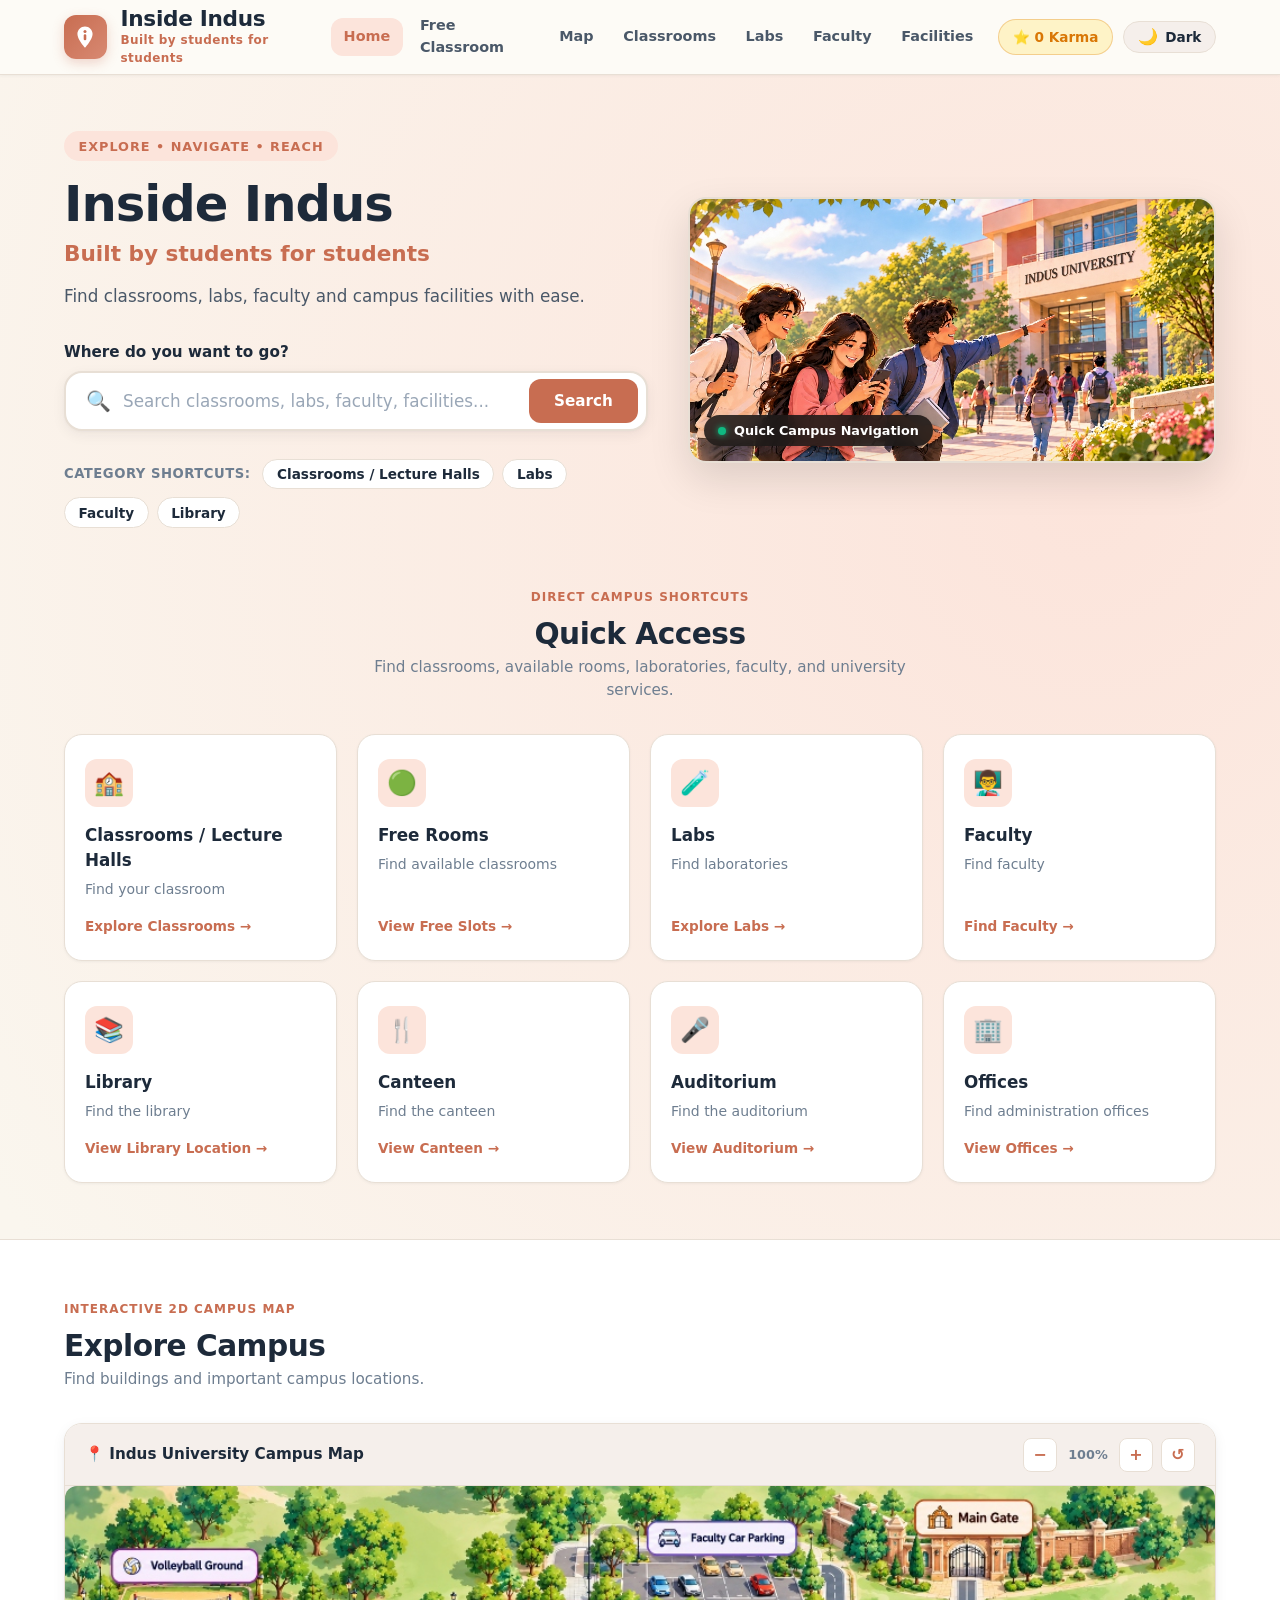
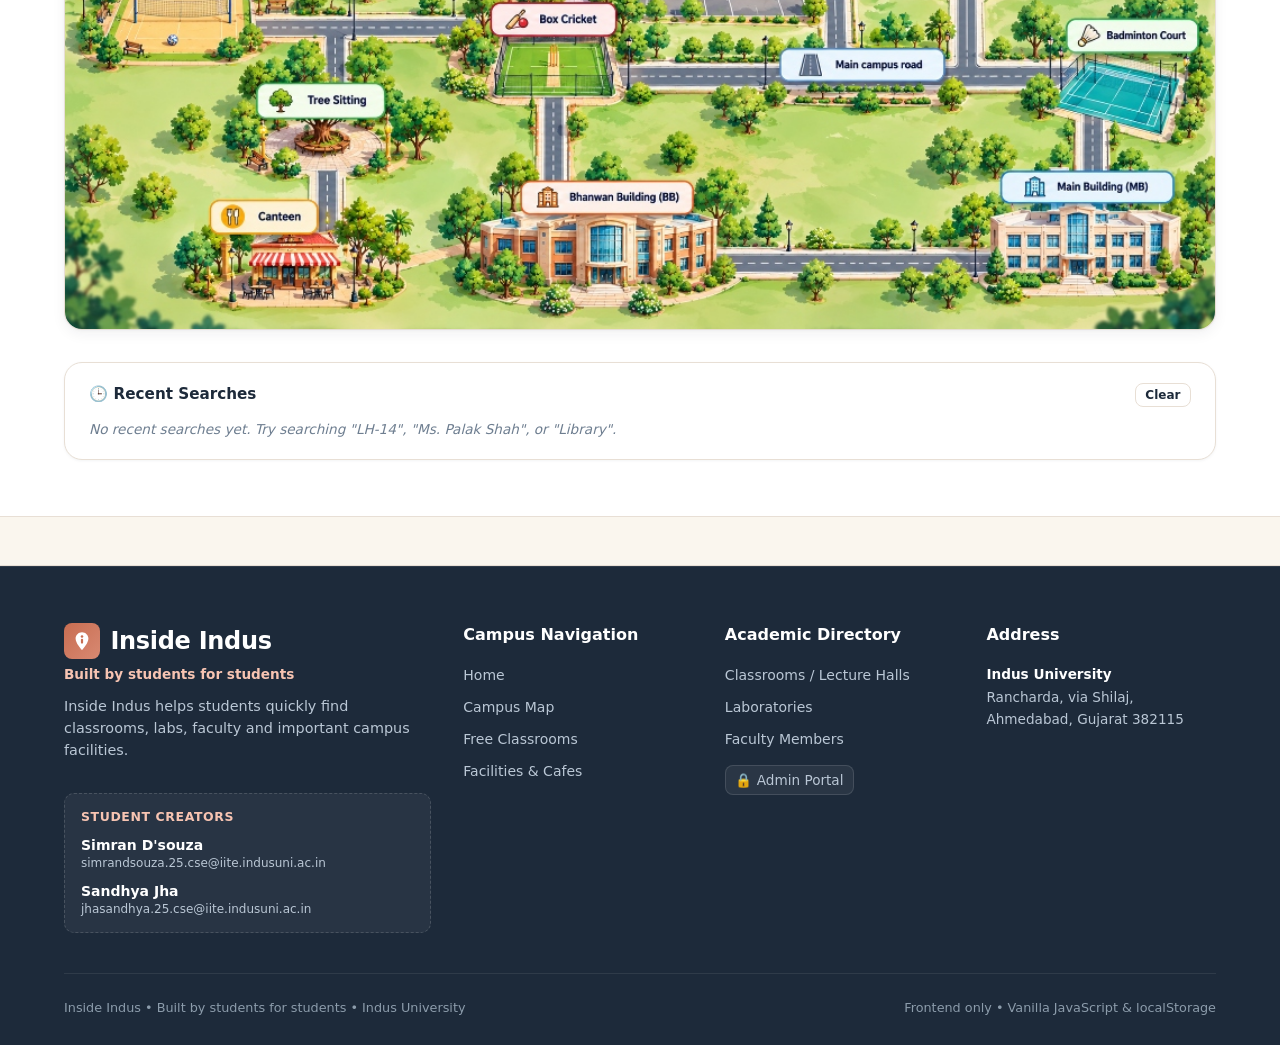
==== index.html @ a525cb85 "Fix image elements" ====
<!DOCTYPE html>
<html lang="en">
<head>
  <meta charset="UTF-8">
  <meta name="viewport" content="width=device-width, initial-scale=1.0">
  <title>Inside Indus | Indus University</title>
  <meta name="description" content="Inside Indus - Built by students for students. Smart campus navigation and discovery platform for Indus University. Find classrooms, lecture halls, laboratories, faculty members, and campus facilities.">
  <link rel="stylesheet" href="style.css">
  <link rel="icon" href="data:image/svg+xml,<svg xmlns=%22http://www.w3.org/2000/svg%22 viewBox=%220 0 32 32%22><rect width=%2232%22 height=%2232%22 rx=%228%22 fill=%22%23C86D51%22/><text x=%2216%22 y=%2222%22 text-anchor=%22middle%22 fill=%22white%22 font-size=%2218%22 font-family=%22system-ui%22 font-weight=%22800%22>II</text></svg>">
  <script>
    (function () {
      try {
        var savedTheme = localStorage.getItem("inside_indus_theme");
        if (savedTheme === "dark") {
          document.documentElement.setAttribute("data-theme", "dark");
        } else {
          document.documentElement.setAttribute("data-theme", "light");
        }
      } catch (e) {}
    })();
  </script>
</head>
<body>

  <!-- ======================================================================
       HEADER & NAVBAR
       ====================================================================== -->
  <header class="site-header">
    <div class="container navbar">
      <!-- Left: Logo & Tagline -->
      <div class="brand-wrapper" onclick="window.CampusGo.navigateTo('home')" title="Inside Indus - Home">
        <div class="brand-icon" aria-label="Inside Indus Navigation Logo">
          <!-- Inside Indus Logo: Navigation Pin + Letter "I" -->
          <svg viewBox="0 0 36 36" fill="none" xmlns="http://www.w3.org/2000/svg">
            <path d="M18 3.5C12.2 3.5 7.5 8.2 7.5 14C7.5 21.4 16.6 31.4 17.3 32.2C17.7 32.6 18.3 32.6 18.7 32.2C19.4 31.4 28.5 21.4 28.5 14C28.5 8.2 23.8 3.5 18 3.5Z" fill="#FFFFFF"/>
            <circle cx="18" cy="10.5" r="2.1" fill="#C86D51"/>
            <rect x="16.2" y="14.2" width="3.6" height="8.2" rx="1.8" fill="#C86D51"/>
          </svg>
        </div>
        <div class="brand-info">
          <span class="brand-title">Inside Indus</span>
          <span class="brand-tagline">Built by students for students</span>
        </div>
      </div>

      <!-- Desktop Nav Menu (Admin removed from student navbar) -->
      <nav>
        <ul class="nav-links">
          <li><a href="#home" class="nav-link active" data-view="home">Home</a></li>
          <li><a href="#free-rooms" class="nav-link" data-view="free-rooms">Free Classroom</a></li>
          <li><a href="#map" class="nav-link" data-view="map">Map</a></li>
          <li><a href="#classrooms" class="nav-link" data-view="classrooms">Classrooms</a></li>
          <li><a href="#labs" class="nav-link" data-view="labs">Labs</a></li>
          <li><a href="#faculty" class="nav-link" data-view="faculty">Faculty</a></li>
          <li><a href="#facilities" class="nav-link" data-view="facilities">Facilities</a></li>
        </ul>
      </nav>

      <!-- Right: Karma & Theme Toggle (Dark / Light Mode) -->
      <div class="nav-actions">
        <div id="karma-badge" class="karma-badge-btn" onclick="window.CampusGo.navigateTo('profile')" title="Student Karma Points" aria-label="Student Karma Points" role="button" tabindex="0">
          <span id="karma-points-display">⭐ 0 Karma</span>
        </div>
        <button id="theme-toggle-btn" class="theme-toggle-btn" aria-label="Toggle dark/light mode" title="Switch to dark mode" onclick="window.CampusGo.toggleTheme()">
          <span class="theme-icon" id="theme-toggle-icon" aria-hidden="true">🌙</span>
          <span class="theme-text" id="theme-toggle-text">Dark</span>
        </button>
      </div>
    </div>
  </header>

  <!-- ======================================================================
       MAIN CONTENT (SINGLE-PAGE APPLICATION VIEWS)
       ====================================================================== -->
  <main id="main-content">

    <!-- ==========================================
         VIEW 1: HOMEPAGE (#home)
         ========================================== -->
    <section id="view-home" class="view-section active">

      <!-- 1. HERO SECTION -->
      <div class="hero-section">
        <div class="container hero-layout">
          <!-- Left: Headings, Search & Shortcuts -->
          <div class="hero-left">
            <span class="hero-badge">EXPLORE • NAVIGATE • REACH</span>
            <h1 class="hero-title">Inside Indus</h1>
            <p class="hero-tagline">Built by students for students</p>
            <p class="hero-description">Find classrooms, labs, faculty and campus facilities with ease.</p>

            <!-- Large Search Bar: "Where do you want to go?" -->
            <div class="search-container">
              <label class="search-prompt-label" for="hero-search-input">Where do you want to go?</label>
              <div class="search-bar-wrapper">
                <span class="search-icon-leading">🔍</span>
                <input type="text" 
                       id="hero-search-input" 
                       class="search-input" 
                       placeholder="Search classrooms, labs, faculty, facilities..." 
                       autocomplete="off">
                <button class="btn btn-primary search-btn" id="hero-search-btn">Search</button>
              </div>

              <!-- Instant Search Dropdown -->
              <div class="search-dropdown" id="search-results-dropdown"></div>
            </div>

            <!-- SEARCH CATEGORY SHORTCUTS (Canteen removed from shortcuts only) -->
            <div class="category-shortcuts">
              <span class="shortcuts-label">Category Shortcuts:</span>
              <button class="category-pill" onclick="window.CampusGo.navigateTo('classrooms')">Classrooms / Lecture Halls</button>
              <button class="category-pill" onclick="window.CampusGo.navigateTo('labs')">Labs</button>
              <button class="category-pill" onclick="window.CampusGo.navigateTo('faculty')">Faculty</button>
              <button class="category-pill" onclick="window.CampusGo.viewDetails('FACILITY-LIB', 'Library')">Library</button>
            </div>
          </div>

          <!-- Right: Hero Visual Showing Purpose of Inside Indus -->
          <div class="hero-right">
            <div class="hero-image-card">
         <img src="hero_campus.jpg"
                   alt="Students navigating Indus University campus" 
                   class="hero-campus-img"
                   loading="eager">
              <div class="hero-image-badge">
                <span class="badge-dot"></span> Quick Campus Navigation
              </div>
            </div>
        </div>
      </div>

      <!-- 2. QUICK ACCESS SECTION (8 Cards) -->
      <section class="section">
        <div class="container">
          <div class="section-header text-center">
            <span class="section-tag">Direct Campus Shortcuts</span>
            <h2 class="section-title">Quick Access</h2>
            <p class="section-subtitle">Find classrooms, available rooms, laboratories, faculty, and university services.</p>
          </div>

          <div class="quick-access-grid">
            <!-- 1. Classrooms / Lecture Halls -->
            <div class="qa-card" onclick="window.CampusGo.navigateTo('classrooms')">
              <div class="qa-icon-box">🏫</div>
              <h3 class="qa-title">Classrooms / Lecture Halls</h3>
              <p class="qa-desc">Find your classroom</p>
              <span class="qa-action">Explore Classrooms &rarr;</span>
            </div>

            <!-- 2. Free Rooms -->
            <div class="qa-card" onclick="window.CampusGo.navigateTo('free-rooms')">
              <div class="qa-icon-box">🟢</div>
              <h3 class="qa-title">Free Rooms</h3>
              <p class="qa-desc">Find available classrooms</p>
              <span class="qa-action">View Free Slots &rarr;</span>
            </div>

            <!-- 3. Labs -->
            <div class="qa-card" onclick="window.CampusGo.navigateTo('labs')">
              <div class="qa-icon-box">🧪</div>
              <h3 class="qa-title">Labs</h3>
              <p class="qa-desc">Find laboratories</p>
              <span class="qa-action">Explore Labs &rarr;</span>
            </div>

            <!-- 4. Faculty -->
            <div class="qa-card" onclick="window.CampusGo.navigateTo('faculty')">
              <div class="qa-icon-box">👨‍🏫</div>
              <h3 class="qa-title">Faculty</h3>
              <p class="qa-desc">Find faculty</p>
              <span class="qa-action">Find Faculty &rarr;</span>
            </div>

            <!-- 5. Library -->
            <div class="qa-card" onclick="window.CampusGo.viewDetails('FACILITY-LIB', 'Library')">
              <div class="qa-icon-box">📚</div>
              <h3 class="qa-title">Library</h3>
              <p class="qa-desc">Find the library</p>
              <span class="qa-action">View Library Location &rarr;</span>
            </div>

            <!-- 6. Canteen -->
            <div class="qa-card" onclick="window.CampusGo.viewDetails('FACILITY-CAN', 'Canteen')">
              <div class="qa-icon-box">🍴</div>
              <h3 class="qa-title">Canteen</h3>
              <p class="qa-desc">Find the canteen</p>
              <span class="qa-action">View Canteen &rarr;</span>
            </div>

            <!-- 7. Auditorium -->
            <div class="qa-card" onclick="window.CampusGo.viewDetails('FACILITY-AUD', 'Auditorium')">
              <div class="qa-icon-box">🎤</div>
              <h3 class="qa-title">Auditorium</h3>
              <p class="qa-desc">Find the auditorium</p>
              <span class="qa-action">View Auditorium &rarr;</span>
            </div>

            <!-- 8. Offices -->
            <div class="qa-card" onclick="window.CampusGo.viewDetails('FACILITY-ADM', 'Offices')">
              <div class="qa-icon-box">🏢</div>
              <h3 class="qa-title">Offices</h3>
              <p class="qa-desc">Find administration offices</p>
              <span class="qa-action">View Offices &rarr;</span>
            </div>
          </div>
        </div>
      </section>

      <!-- 3. EXPLORE CAMPUS (Custom 2D Map) -->
      <section class="section section-alt">
        <div class="container">
          <div class="section-header">
            <span class="section-tag">Interactive 2D Campus Map</span>
            <h2 class="section-title">Explore Campus</h2>
            <p class="section-subtitle">Find buildings and important campus locations.</p>
          </div>

          <div class="map-card-wrapper">
            <!-- Map Toolbar with Zoom Controls -->
            <div class="map-toolbar">
              <div class="map-toolbar-left">
                <span class="map-toolbar-title">📍 Indus University Campus Map</span>
              </div>
              <div class="map-toolbar-right">
                <button class="map-ctrl-btn" id="map-zoom-out" title="Zoom Out">−</button>
                <span class="zoom-label" id="map-zoom-level">100%</span>
                <button class="map-ctrl-btn" id="map-zoom-in" title="Zoom In">+</button>
                <button class="map-ctrl-btn" id="map-zoom-reset" title="Reset View">↺</button>
              </div>
            </div>

            <!-- Interactive Campus Map Image -->
            <div class="map-viewport" id="map-viewport-container" style="height: auto; min-height: 320px; padding: 0; overflow: hidden; position: relative;">
        <img src="campus_map.jpg"
                   alt="Indus University Campus Map showing Main Gate, Faculty Car Parking, Main Campus Road, Box Cricket, Volleyball Ground, Tree Sitting, Canteen, Badminton Court, Bhanwan Building (BB), and Main Building (MB)"
                   style="width: 100%; height: auto; display: block; border-radius: var(--radius-md);"
                   loading="lazy">

              <!-- In-Map Building Detail Card -->
              <div class="building-info-card" id="building-info-card">
                <div class="bldg-card-header">
                  <span class="bldg-card-badge" id="bldg-card-code">BB</span>
                  <button class="bldg-card-close" onclick="window.CampusGo.closeBuildingCard()">✕</button>
                </div>
                <h4 class="bldg-card-title" id="bldg-card-title">BHANWAN BUILDING</h4>
                <p class="bldg-card-desc" id="bldg-card-desc">Academic building with 5 floors.</p>

                <div style="font-size: 0.8rem; font-weight: 700; color: var(--navy-secondary); margin-bottom: 0.25rem;">
                  Known Locations:
                </div>
                <ul class="bldg-locations-list" id="bldg-card-locations">
                  <!-- Populated dynamically -->
                </ul>

                <div class="bldg-card-actions">
                  <button class="btn btn-primary btn-sm" style="flex: 1;" onclick="window.CampusGo.openFloorExplorer(document.getElementById('bldg-card-code').textContent)">
                    Explore Floors
                  </button>
                  <button class="btn btn-outline btn-sm" style="flex: 1;" onclick="window.CampusGo.zoomIntoSelectedBuilding()">
                    Zoom In
                  </button>
                </div>
              </div>
            </div>
          </div>

          <!-- 4. RECENT SEARCHES (Below Map) -->
          <div class="recent-searches-box">
            <div class="recent-header">
              <span class="recent-title"><span>🕒</span> Recent Searches</span>
              <button class="btn btn-outline btn-xs" onclick="window.CampusGo.clearRecentSearches()">Clear</button>
            </div>
            <div class="recent-chips-list" id="recent-searches-list">
              <!-- Populated dynamically from localStorage -->
            </div>
          </div>
        </div>
      </section>
    </section>

    <!-- ==========================================
         VIEW 2: FREE CLASSROOMS (#free-rooms)
         ========================================== -->
    <section id="view-free-rooms" class="view-section">
      <div class="view-header">
        <div class="container">
          <span class="view-pill">Live Student Availability</span>
          <h1 class="view-title">Free Classrooms</h1>
          <p class="view-subtitle">Find available classrooms for self-study and student work. Submit a classroom's availability to earn +5 Karma Points ⭐</p>
        </div>
      </div>

      <div class="container free-rooms-container">
        <!-- Availability Filter / Submission Bar -->
        <div class="free-filter-box">
          <div class="free-filter-action-row">
            <p style="font-size: 0.95rem; color: var(--text-secondary); margin: 0;">
              Know a classroom that's free? Report it and earn <strong style="color: var(--accent-karma);">+5 Karma Points ⭐</strong>
            </p>
            <button class="btn btn-primary" onclick="window.CampusGo.openSubmitFreeRoomModal()">
              + Submit Availability
            </button>
          </div>
        </div>

        <div class="free-status-banner">
          <strong>Notice:</strong> Rooms are only displayed as free once student availability has been confirmed and submitted. If you find an occupied room marked free, please click <em>Report Occupied</em>.
        </div>

        <!-- Available Rooms Cards Grid -->
        <div class="cards-grid" id="free-rooms-grid">
          <!-- Populated dynamically from localStorage -->
        </div>
      </div>
    </section>

    <!-- ==========================================
         VIEW 3: CAMPUS MAP FULLSCREEN (#map)
         ========================================== -->
    <section id="view-map" class="view-section">
      <div class="view-header">
        <div class="container">
          <span class="view-pill">Cartography & Grounds</span>
          <h1 class="view-title">Campus Map</h1>
          <p class="view-subtitle">Interactive 2D campus map showing confirmed outdoor navigation points and buildings.</p>
        </div>
      </div>

      <div class="container">
        <div class="map-card-wrapper" style="margin-bottom: 2rem;">
          <div class="map-toolbar">
            <span class="map-toolbar-title">Indus University Campus Grounds</span>
            <div class="map-toolbar-right">
              <button class="btn btn-outline btn-sm" onclick="window.CampusGo.openFloorExplorer('MB')">Explore MB Floors</button>
              <button class="btn btn-primary btn-sm" onclick="window.CampusGo.openFloorExplorer('BB')">Explore BB Floors</button>
            </div>
          </div>
          <div class="map-viewport" style="height: auto; min-height: 320px; padding: 0; overflow: hidden; position: relative;">
            <img src="assets/images/campus_map.jpg" 
                 alt="Indus University Campus Grounds Map" 
                 style="width: 100%; height: auto; display: block; border-radius: var(--radius-md);" 
                 loading="lazy">
          </div>
        </div>

        <!-- Navigation Structure Info -->
        <div class="indoor-nav-notice">
          <strong>Indoor Navigation Structure:</strong> Building → Floor → Stair → Corridor → Room → Direction.
          Stairs only. No lifts. Exact staircase and corridor information coming soon.
        </div>
      </div>
    </section>

    <!-- ==========================================
         VIEW 4: DEDICATED SEARCH (#search)
         ========================================== -->
    <section id="view-search" class="view-section">
      <div class="view-header">
        <div class="container">
          <span class="view-pill">Keyword Directory</span>
          <h1 class="view-title">Campus Search</h1>
          <p class="view-subtitle" id="search-query-display">Search classrooms, labs, faculty, facilities...</p>
        </div>
      </div>

      <div class="container">
        <!-- Search Input Bar -->
        <div class="filter-bar">
          <div style="flex: 1; display: flex; gap: 0.5rem;">
            <input type="text" id="dedicated-search-input" class="form-input" style="flex: 1;" placeholder="Search by name, room number, faculty, or building...">
            <button class="btn btn-primary" id="dedicated-search-btn">Search</button>
          </div>
        </div>

        <!-- Search Results Grid -->
        <div class="cards-grid" id="search-page-results">
          <!-- Populated dynamically -->
        </div>
      </div>
    </section>

    <!-- ==========================================
         VIEW 5: CLASSROOMS (#classrooms)
         ========================================== -->
    <section id="view-classrooms" class="view-section">
      <div class="view-header">
        <div class="container">
          <span class="view-pill">Academic Rooms</span>
          <h1 class="view-title">Classrooms & Lecture Halls</h1>
          <p class="view-subtitle">Confirmed lecture halls and rooms in Main Building (MB) and Bhanwan Building (BB).</p>
        </div>
      </div>

      <div class="container">
        <!-- Filters -->
        <div class="filter-bar">
          <div class="filter-group">
            <span class="filter-label">Building:</span>
            <select id="filter-classrooms-building" class="form-select" onchange="window.CampusGo.renderClassrooms()">
              <option value="all">All Buildings</option>
              <option value="MB">Main Building (MB)</option>
              <option value="BB">Bhanwan Building (BB)</option>
            </select>
          </div>
          <div class="filter-group">
            <span class="filter-label">Air Conditioning:</span>
            <select id="filter-classrooms-ac" class="form-select" onchange="window.CampusGo.renderClassrooms()">
              <option value="all">All Classrooms</option>
              <option value="ac">AC Only</option>
              <option value="non-ac">Non-AC Only</option>
            </select>
          </div>
          <div class="filter-group">
            <span class="filter-label">Floor:</span>
            <select id="filter-classrooms-floor" class="form-select" onchange="window.CampusGo.renderClassrooms()">
              <option value="all">All Floors</option>
              <option value="ground">Ground Floor</option>
              <option value="1st">1st Floor</option>
              <option value="2nd">2nd Floor</option>
              <option value="3rd">3rd Floor</option>
              <option value="5th">5th Floor</option>
            </select>
          </div>
        </div>

        <div class="cards-grid" id="classrooms-grid">
          <!-- Populated dynamically -->
        </div>
      </div>
    </section>

    <!-- ==========================================
         VIEW 6: LABS (#labs)
         ========================================== -->
    <section id="view-labs" class="view-section">
      <div class="view-header">
        <div class="container">
          <span class="view-pill">Practical & Research</span>
          <h1 class="view-title">Laboratories</h1>
          <p class="view-subtitle">Official computer and practical laboratories in Bhanwan Building (BB).</p>
        </div>
      </div>

      <div class="container">
        <div class="cards-grid" id="labs-grid">
          <!-- Populated dynamically -->
        </div>
      </div>
    </section>

    <!-- ==========================================
         VIEW 7: FACULTY (#faculty)
         ========================================== -->
    <section id="view-faculty" class="view-section">
      <div class="view-header">
        <div class="container">
          <span class="view-pill">Academic Staff</span>
          <h1 class="view-title">Faculty Directory</h1>
          <p class="view-subtitle">Indus University faculty members. Office locations are shown where officially confirmed. Book an appointment below.</p>
        </div>
      </div>

      <div class="container">
        <div class="filter-bar">
          <div class="filter-group" style="flex: 1;">
            <span class="filter-label">Filter Faculty:</span>
            <input type="text" id="faculty-filter-input" class="form-input" style="flex: 1;" placeholder="Search faculty name..." oninput="window.CampusGo.renderFaculty()">
          </div>
        </div>

        <div class="cards-grid" id="faculty-grid">
          <!-- Populated dynamically -->
        </div>
      </div>
    </section>

    <!-- ==========================================
         VIEW 8: FACILITIES & CAFES (#facilities)
         ========================================== -->
    <section id="view-facilities" class="view-section">
      <div class="view-header">
        <div class="container">
          <span class="view-pill">Campus Amenities</span>
          <h1 class="view-title">Facilities & Cafes</h1>
          <p class="view-subtitle">Central library, auditorium, administration offices, canteen, and campus food outlets.</p>
        </div>
      </div>

      <div class="container">
        <div class="filter-bar">
          <div class="filter-group">
            <span class="filter-label">Filter Category:</span>
            <select id="filter-facilities-category" class="form-select" onchange="window.CampusGo.renderFacilities()">
              <option value="all">All Facilities & Cafes</option>
              <option value="Library">Library</option>
              <option value="Auditorium">Auditorium</option>
              <option value="Offices">Offices</option>
              <option value="Canteen">Canteen</option>
              <option value="Food">Food & Cafes</option>
              <option value="Landmark">Landmarks</option>
            </select>
          </div>
        </div>

        <div class="cards-grid" id="facilities-grid">
          <!-- Populated dynamically -->
        </div>
      </div>
    </section>

    <!-- ==========================================
         VIEW 9: USER PROFILE (#profile)
         ========================================== -->
    <section id="view-profile" class="view-section">
      <div class="view-header">
        <div class="container">
          <span class="view-pill">Student Portal</span>
          <h1 class="view-title">My Profile</h1>
          <p class="view-subtitle">Manage your saved favorites, recent searches, and campus activity.</p>
        </div>
      </div>

      <div class="container" style="max-width: 800px;">

        <!-- Student Profile Card (always shown, no login required) -->
        <div id="profile-user-card">
          <div class="item-card" style="margin-bottom: 1.5rem;">
            <div style="display: flex; align-items: center; gap: 1rem; margin-bottom: 1rem;">
              <div class="avatar-nav" style="width: 52px; height: 52px; font-size: 1.35rem;">S</div>
              <div>
                <h3 style="font-size: 1.25rem; color: var(--navy-secondary);">Student</h3>
                <span style="font-size: 0.875rem; color: var(--text-muted);">Indus University</span>
                <div style="margin-top: 0.35rem; display: flex; align-items: center; gap: 0.5rem; flex-wrap: wrap;">
                  <span class="badge badge-ac">STUDENT</span>
                  <span class="karma-badge-btn" style="cursor: default;" title="Student Karma Points: Earned by reporting free classrooms">
                    <span id="profile-karma-points-display">⭐ 0 Karma</span>
                  </span>
                </div>
              </div>
            </div>
          </div>

          <!-- My Favorites Card -->
          <div class="item-card" style="margin-bottom: 1.5rem;">
            <h3 style="font-size: 1.15rem; color: var(--navy-secondary); margin-bottom: 1rem;">⭐ My Favorites</h3>
            <div id="profile-favorites-container">
              <!-- Populated dynamically -->
            </div>
          </div>

          <!-- Recent Searches Card -->
          <div class="item-card">
            <div style="display: flex; justify-content: space-between; align-items: center; margin-bottom: 1rem;">
              <h3 style="font-size: 1.15rem; color: var(--navy-secondary);">🕒 Recent Searches</h3>
              <button class="btn btn-outline btn-xs" onclick="window.CampusGo.clearRecentSearches()">Clear</button>
            </div>
            <div class="recent-chips-list" id="profile-recent-searches">
              <!-- Populated dynamically -->
            </div>
          </div>
        </div>
      </div>
    </section>

    <!-- ==========================================
         VIEW 10: ADMIN PORTAL (#admin)
         ========================================== -->
    <section id="view-admin" class="view-section">
      <div class="view-header">
        <div class="container">
          <span class="view-pill">Administration</span>
          <h1 class="view-title">Admin Portal</h1>
          <p class="view-subtitle">Campus administration management interface.</p>
        </div>
      </div>

      <div class="container" style="max-width: 600px; text-align: center; padding: 2rem 1.5rem 4rem;">
        <div class="item-card" style="padding: 2.5rem 2rem;">
          <div style="font-size: 2.75rem; margin-bottom: 1rem;">🔒</div>
          <h2 style="font-size: 1.4rem; font-weight: 800; color: var(--navy-secondary); margin-bottom: 0.75rem;">Dedicated Admin Portal</h2>
          <p style="color: var(--text-muted); font-size: 0.95rem; margin-bottom: 1.5rem; line-height: 1.5;">
            The Inside Indus Admin Dashboard is hosted on a dedicated administration portal with email verification.
          </p>
          <a href="admin.html" class="btn btn-primary" style="padding: 0.75rem 1.5rem; text-decoration: none;">Open Admin Portal →</a>
        </div>
      </div>
    </section>

  </main>

  <!-- ======================================================================
       FOOTER
       ====================================================================== -->
  <footer class="site-footer">
    <div class="container">
      <div class="footer-layout">
        <!-- Brand & Description -->
        <div class="footer-col-brand">
          <div class="footer-logo-row">
            <div class="footer-logo-icon" aria-label="Inside Indus Navigation Logo">
              <svg viewBox="0 0 36 36" fill="none" xmlns="http://www.w3.org/2000/svg" style="width: 22px; height: 22px;">
                <path d="M18 3.5C12.2 3.5 7.5 8.2 7.5 14C7.5 21.4 16.6 31.4 17.3 32.2C17.7 32.6 18.3 32.6 18.7 32.2C19.4 31.4 28.5 21.4 28.5 14C28.5 8.2 23.8 3.5 18 3.5Z" fill="#FFFFFF"/>
                <circle cx="18" cy="10.5" r="2.1" fill="#C86D51"/>
                <rect x="16.2" y="14.2" width="3.6" height="8.2" rx="1.8" fill="#C86D51"/>
              </svg>
            </div>
            <h3 class="footer-brand">Inside Indus</h3>
          </div>
          <p class="footer-tagline">Built by students for students</p>
          <p class="footer-inst">Inside Indus helps students quickly find classrooms, labs, faculty and important campus facilities.</p>

          <!-- Student Creators -->
          <div class="footer-creators">
            <h4 class="footer-creators-title">Student Creators</h4>
            <div class="footer-creator-item">
              <span class="footer-creator-name">Simran D'souza</span>
              <a href="mailto:simrandsouza.25.cse@iite.indusuni.ac.in" class="footer-creator-email">simrandsouza.25.cse@iite.indusuni.ac.in</a>
            </div>
            <div class="footer-creator-item">
              <span class="footer-creator-name">Sandhya Jha</span>
              <a href="mailto:jhasandhya.25.cse@iite.indusuni.ac.in" class="footer-creator-email">jhasandhya.25.cse@iite.indusuni.ac.in</a>
            </div>
          </div>
        </div>

        <!-- Campus Navigation Links -->
        <div>
          <h4 class="footer-title">Campus Navigation</h4>
          <ul class="footer-links">
            <li><a class="footer-link" onclick="window.CampusGo.navigateTo('home')">Home</a></li>
            <li><a class="footer-link" onclick="window.CampusGo.navigateTo('map')">Campus Map</a></li>
            <li><a class="footer-link" onclick="window.CampusGo.navigateTo('free-rooms')">Free Classrooms</a></li>
            <li><a class="footer-link" onclick="window.CampusGo.navigateTo('facilities')">Facilities & Cafes</a></li>
          </ul>
        </div>

        <!-- Academic Directory Links -->
        <div>
          <h4 class="footer-title">Academic Directory</h4>
          <ul class="footer-links">
            <li><a class="footer-link" onclick="window.CampusGo.navigateTo('classrooms')">Classrooms / Lecture Halls</a></li>
            <li><a class="footer-link" onclick="window.CampusGo.navigateTo('labs')">Laboratories</a></li>
            <li><a class="footer-link" onclick="window.CampusGo.navigateTo('faculty')">Faculty Members</a></li>
            <li><a href="admin.html" class="footer-link footer-admin-link">🔒 Admin Portal</a></li>
          </ul>
        </div>

        <!-- Address -->
        <div>
          <h4 class="footer-title">Address</h4>
          <address class="footer-address">
            <strong>Indus University</strong><br>
            Rancharda, via Shilaj,<br>
            Ahmedabad, Gujarat 382115
          </address>
        </div>
      </div>

      <div class="footer-bottom">
        <span>Inside Indus • Built by students for students • Indus University</span>
        <span>Frontend only • Vanilla JavaScript & localStorage</span>
      </div>
    </div>
  </footer>

  <!-- ======================================================================
       MOBILE BOTTOM NAVIGATION BAR (Home | Map | Search | Profile)
       ====================================================================== -->
  <div class="mobile-bottom-bar">
    <div class="bottom-nav-grid">
      <a href="#home" class="bottom-nav-btn active" data-view="home">
        <span class="bottom-nav-icon">🏠</span>
        <span>Home</span>
      </a>
      <a href="#map" class="bottom-nav-btn" data-view="map">
        <span class="bottom-nav-icon">🗺️</span>
        <span>Map</span>
      </a>
      <a href="#search" class="bottom-nav-btn" data-view="search">
        <span class="bottom-nav-icon">🔍</span>
        <span>Search</span>
      </a>
      <a href="#profile" class="bottom-nav-btn" data-view="profile">
        <span class="bottom-nav-icon">👤</span>
        <span>Profile</span>
      </a>
    </div>
  </div>

  <!-- ======================================================================
       MODALS
       ====================================================================== -->

  <!-- 1. ITEM DETAILS MODAL -->
  <div class="modal-overlay" id="details-modal">
    <div class="modal-box">
      <div class="modal-header">
        <h3 class="modal-title" id="details-modal-title">Location Details</h3>
        <button class="modal-close-btn" onclick="window.CampusGo.closeModal('details-modal')">&times;</button>
      </div>
      <div class="modal-body" id="details-modal-body">
        <!-- Rendered dynamically -->
      </div>
      <div class="modal-footer">
        <button class="btn btn-outline" id="details-modal-fav-btn">☆ Add to Favorites</button>
        <button class="btn btn-primary" id="details-modal-nav-btn">NAVIGATE</button>
      </div>
    </div>
  </div>

  <!-- 2. INDOOR NAVIGATION INFO MODAL -->
  <div class="modal-overlay" id="navigate-placeholder-modal">
    <div class="modal-box">
      <div class="modal-header">
        <h3 class="modal-title">Campus Navigation</h3>
        <button class="modal-close-btn" onclick="window.CampusGo.closeModal('navigate-placeholder-modal')">&times;</button>
      </div>
      <div class="modal-body" style="text-align: center; padding: 2rem 1.5rem;">
        <div style="font-size: 3rem; margin-bottom: 1rem;">🧭</div>
        <h4 style="font-size: 1.25rem; color: var(--navy-secondary); margin-bottom: 0.5rem;" id="nav-modal-destination-title">Campus Destination</h4>
        <p style="font-weight: 700; color: var(--navy-primary); margin-bottom: 0.75rem;">
          Indoor navigation coming soon. Precise route data is being verified.
        </p>
        <p style="font-size: 0.875rem; color: var(--text-muted); line-height: 1.5;">
          Indus University corridors and stairs are currently undergoing physical survey. 
          Indoor navigation will guide you step-by-step to your exact room without inventing routes or walking times.
          Navigation structure: Building → Floor → Stair → Corridor → Room → Direction. Stairs only. No lifts.
        </p>
      </div>
      <div class="modal-footer">
        <button class="btn btn-primary" onclick="window.CampusGo.closeModal('navigate-placeholder-modal')">Got it</button>
      </div>
    </div>
  </div>

  <!-- 3. BUILDING FLOOR EXPLORER MODAL -->
  <div class="modal-overlay" id="floor-explorer-modal">
    <div class="modal-box modal-box-lg">
      <div class="modal-header">
        <h3 class="modal-title" id="floor-explorer-title">Building Floors</h3>
        <button class="modal-close-btn" onclick="window.CampusGo.closeModal('floor-explorer-modal')">&times;</button>
      </div>
      <div class="modal-body">
        <div class="floor-tabs-row" id="floor-explorer-tabs">
          <!-- Floor tab buttons rendered dynamically -->
        </div>
        <div id="floor-explorer-content">
          <!-- Floor rooms rendered dynamically -->
        </div>
      </div>
      <div class="modal-footer">
        <button class="btn btn-outline" onclick="window.CampusGo.closeModal('floor-explorer-modal')">Close</button>
      </div>
    </div>
  </div>

  <!-- 4. SUBMIT FREE CLASSROOM MODAL (Improved Form) -->
  <div class="modal-overlay" id="submit-free-room-modal">
    <div class="modal-box">
      <div class="modal-header">
        <h3 class="modal-title">Submit Free Classroom</h3>
        <button class="modal-close-btn" onclick="window.CampusGo.closeModal('submit-free-room-modal')">&times;</button>
      </div>
      <div class="modal-body">
        <form id="submit-free-room-form" onsubmit="return window.CampusGo.handleFreeRoomSubmit(event)">

          <!-- OPTION A: Search classroom -->
          <div class="form-group">
            <label class="form-label">Option A — Search Classroom</label>
            <input type="text" id="submit-room-search" class="form-input form-input-full" 
                   placeholder="Type room name, e.g. LH-14, LH-27..."
                   oninput="window.CampusGo.filterRoomSelector(this.value)">
          </div>

          <div class="form-divider-label">— OR use Option B —</div>

          <!-- OPTION B: Building → Floor → Classroom -->
          <div class="form-group">
            <label class="form-label">Option B — Select by Building</label>
            <select id="submit-room-building" class="form-select form-input-full" onchange="window.CampusGo.updateFloorOptions()">
              <option value="">-- Select Building --</option>
              <option value="MB">Main Building (MB)</option>
              <option value="BB">Bhanwan Building (BB)</option>
            </select>
          </div>

          <div class="form-group" id="floor-select-group" style="display:none;">
            <label class="form-label">Floor</label>
            <select id="submit-room-floor" class="form-select form-input-full" onchange="window.CampusGo.updateClassroomOptions()">
              <option value="">-- Select Floor --</option>
            </select>
          </div>

          <!-- Final classroom select (populated from either option) -->
          <div class="form-group">
            <label class="form-label">Classroom <span style="color: var(--status-occupied);">*</span></label>
            <select id="submit-room-id" required class="form-select form-input-full">
              <option value="">-- Select classroom --</option>
              <option value="LH-4">LH-4 (Main Building • Ground Floor • AC)</option>
              <option value="LH-14">LH-14 (Bhanwan Building • 1st Floor • AC)</option>
              <option value="LH-102">LH-102 (Bhanwan Building • 1st Floor • Non-AC)</option>
              <option value="LH-101">LH-101 (Bhanwan Building • 1st Floor • Non-AC)</option>
              <option value="LH-12">LH-12 (Bhanwan Building • 1st Floor • AC)</option>
              <option value="LH-27">LH-27 (Bhanwan Building • 3rd Floor • AC)</option>
              <option value="LH-B526">LH-B526 (Bhanwan Building • 5th Floor • Non-AC)</option>
              <option value="LAB-128">LAB-128 (Bhanwan Building • 1st Floor • AC)</option>
              <option value="LAB-B227">LAB-B227 (Bhanwan Building • 2nd Floor • AC)</option>
              <option value="LAB-4">LAB-4 (Bhanwan Building • 4th Floor • AC)</option>
              <option value="B201">B201 (Bhanwan Building • 2nd Floor)</option>
            </select>
          </div>

          <div class="form-group">
            <label class="form-label" for="submit-room-date">Date <span style="color: var(--status-occupied);">*</span></label>
            <input type="date" id="submit-room-date" required class="form-input form-input-full">
          </div>

          <div style="display: grid; grid-template-columns: 1fr 1fr; gap: 1rem;">
            <div class="form-group">
              <label class="form-label" for="submit-room-start">Start Time <span style="color: var(--status-occupied);">*</span></label>
              <input type="time" id="submit-room-start" required class="form-input form-input-full">
            </div>
            <div class="form-group">
              <label class="form-label" for="submit-room-end">End Time <span style="color: var(--status-occupied);">*</span></label>
              <input type="time" id="submit-room-end" required class="form-input form-input-full">
            </div>
          </div>

          <div id="free-room-form-error" class="form-error-msg" style="display:none;"></div>

          <div class="modal-footer" style="padding: 1rem 0 0; margin-top: 1rem;">
            <button type="button" class="btn btn-outline" onclick="window.CampusGo.closeModal('submit-free-room-modal')">Cancel</button>
            <button type="submit" id="submit-free-room-btn" class="btn btn-primary">Submit — Earn +5 Karma ⭐</button>
          </div>
        </form>
      </div>
    </div>
  </div>

  <!-- 5. FACULTY APPOINTMENT MODAL -->
  <div class="modal-overlay" id="appointment-modal">
    <div class="modal-box">
      <div class="modal-header">
        <h3 class="modal-title" id="appointment-modal-title">Request Appointment</h3>
        <button class="modal-close-btn" onclick="window.CampusGo.closeModal('appointment-modal')">&times;</button>
      </div>
      <div class="modal-body">
        <form id="appointment-form" onsubmit="return window.CampusGo.handleAppointmentSubmit(event)">

          <div class="form-group">
            <label class="form-label" for="appt-student-name">Your Name <span style="color: var(--status-occupied);">*</span></label>
            <input type="text" id="appt-student-name" required class="form-input form-input-full" placeholder="Your full name">
          </div>

          <div class="form-group">
            <label class="form-label" for="appt-student-email">Your Email <span style="color: var(--status-occupied);">*</span></label>
            <input type="email" id="appt-student-email" required class="form-input form-input-full" placeholder="your.email@iite.indusuni.ac.in">
          </div>

          <div class="form-group">
            <label class="form-label" for="appt-faculty-name">Faculty Member <span style="color: var(--status-occupied);">*</span></label>
            <input type="text" id="appt-faculty-name" required class="form-input form-input-full" readonly>
          </div>

          <div style="display: grid; grid-template-columns: 1fr 1fr; gap: 1rem;">
            <div class="form-group">
              <label class="form-label" for="appt-date">Date <span style="color: var(--status-occupied);">*</span></label>
              <input type="date" id="appt-date" required class="form-input form-input-full">
            </div>
            <div class="form-group">
              <label class="form-label" for="appt-time">Time <span style="color: var(--status-occupied);">*</span></label>
              <input type="time" id="appt-time" required class="form-input form-input-full">
            </div>
          </div>

          <div class="form-group">
            <label class="form-label" for="appt-reason">Reason / Message <span style="color: var(--status-occupied);">*</span></label>
            <textarea id="appt-reason" required class="form-input form-input-full" rows="3" placeholder="Briefly describe the purpose of your appointment..."></textarea>
          </div>

          <div id="appt-form-notice" class="appt-notice-box">
            <strong>Note:</strong> This is a frontend-only request. No email is sent automatically. 
            Please also contact the faculty directly to confirm the appointment.
          </div>

          <div id="appt-form-error" class="form-error-msg" style="display:none;"></div>

          <div class="modal-footer" style="padding: 1rem 0 0; margin-top: 1rem;">
            <button type="button" class="btn btn-outline" onclick="window.CampusGo.closeModal('appointment-modal')">Cancel</button>
            <button type="submit" id="appt-submit-btn" class="btn btn-primary">Submit Request</button>
          </div>
        </form>
      </div>
    </div>
  </div>

  <!-- 6. ADMIN FORM MODAL (Add/Edit) -->
  <div class="modal-overlay" id="admin-form-modal">
    <div class="modal-box">
      <div class="modal-header">
        <h3 class="modal-title" id="admin-form-modal-title">Admin Item</h3>
        <button class="modal-close-btn" onclick="window.CampusGo.closeModal('admin-form-modal')">&times;</button>
      </div>
      <div class="modal-body" id="admin-form-modal-body">
        <!-- Rendered dynamically -->
      </div>
    </div>
  </div>

  <!-- Toast Notification Container -->
  <div class="toast-box" id="global-toast"></div>

  <!-- ======================================================================
       SCRIPTS
       ====================================================================== -->
  <script src="data.js"></script>
  <script src="script.js"></script>
</body>
</html>
---- style.css ----
/* ==========================================================================
   Inside Indus - Master Stylesheet (style.css)
   "Built by students for students"
   Institution: Indus University
   Design Theme: Warm Pastel • Modern University • Student Friendly
   Supports: Light Mode (Warm Pastel) & Dark Mode (Soft Contrast)
   ========================================================================== */

/* --- CSS Variables & Theme Tokens (Light Mode - Warm Pastel) --- */
:root {
  /* Warm Pastel Primary & Secondary */
  --theme-mode: "light";
  --palette-cream: #FDFBF7;
  --palette-beige: #F5EFEB;
  --palette-subtle-beige: #EFE7DE;
  --palette-peach: #FCE4DB;
  --palette-peach-deep: #F7C4B2;
  --palette-terracotta: #C86D51;
  --palette-terracotta-hover: #B45B3F;
  --palette-dusty-rose: #E5B2B7;
  --palette-soft-sage: #D2E3D4;
  --palette-sage-deep: #4E7B54;
  --palette-sage-bg: #EDF5EE;
  --palette-muted-blue: #BDD7E7;
  --palette-blue-deep: #2A5A77;
  --palette-blue-bg: #EEF6FB;
  --palette-warm-navy: #1D2A3A;
  --palette-deep-charcoal: #15202B;

  /* Surface & Backgrounds */
  --bg-page: #FAF6EE;
  --bg-card: #FFFFFF;
  --bg-subtle: #F5EFEB;
  --bg-elevated: #FFFFFF;
  --bg-nav: rgba(253, 251, 247, 0.94);

  /* Borders */
  --border-light: #E8DFD5;
  --border-focus: #C86D51;
  --border-subtle: #F0E8DF;

  /* Text Colors */
  --text-main: #1D2A3A;
  --text-secondary: #4A5868;
  --text-muted: #6E7E90;
  --text-light: #9AA7B7;
  --text-inverse: #FFFFFF;
  --navy-primary: #1D2A3A;
  --navy-secondary: #1D2A3A;

  /* Accent Colors */
  --accent-primary: #C86D51;          /* Warm Terracotta */
  --accent-primary-hover: #B45B3F;
  --accent-secondary: #2A5A77;        /* Muted Deep Blue */
  --accent-highlight: #FCE4DB;        /* Soft Peach */
  --accent-sage: #4E7B54;             /* Sage Green */
  --accent-karma: #D97706;            /* Warm Amber Gold */
  --accent-karma-bg: #FEF3C7;

  /* Status Colors */
  --status-available: #2E7D32;
  --status-available-bg: #EDF7EE;
  --status-occupied: #C53030;
  --status-occupied-bg: #FDE8E8;
  --status-info: #2A5A77;
  --status-info-bg: #EEF6FB;

  /* Typography */
  --font-sans: system-ui, -apple-system, BlinkMacSystemFont, "Segoe UI", Roboto, "Helvetica Neue", Arial, sans-serif;

  /* Soft Shadows */
  --shadow-sm: 0 1px 3px rgba(29, 42, 58, 0.05);
  --shadow-md: 0 4px 14px rgba(29, 42, 58, 0.06), 0 1px 3px rgba(29, 42, 58, 0.03);
  --shadow-lg: 0 10px 28px rgba(29, 42, 58, 0.08), 0 3px 6px rgba(29, 42, 58, 0.04);
  --shadow-hover: 0 14px 32px rgba(200, 109, 81, 0.14);

  /* Border Radii */
  --radius-sm: 8px;
  --radius-md: 12px;
  --radius-lg: 18px;
  --radius-full: 9999px;

  /* Transitions */
  --transition-fast: 0.15s ease;
  --transition-normal: 0.25s cubic-bezier(0.4, 0, 0.2, 1);
}

/* ==========================================================================
   DARK MODE OVERRIDES ([data-theme="dark"])
   - Warm dark background (no pure black)
   - Dark cards with crisp contrast
   - Preserved warm pastel accent colors (no neon)
   - Cream & light text
   ========================================================================== */
[data-theme="dark"] {
  --theme-mode: "dark";
  --bg-page: #1C1917;                 /* Warm dark stone background */
  --bg-card: #282421;                 /* Dark cards with distinct contrast */
  --bg-subtle: #342F2B;               /* Subtle warm elevated elements */
  --bg-elevated: #3A342F;             /* Modals and popovers */
  --bg-nav: rgba(28, 25, 23, 0.94);   /* Warm dark blur navbar */

  --border-light: #443E38;            /* Soft warm visible card borders */
  --border-focus: #E08468;
  --border-subtle: #36312C;

  /* Cream & Light Text */
  --text-main: #FDFBF7;               /* Cream main text */
  --text-secondary: #E7DFD5;          /* Warm light secondary text */
  --text-muted: #A89F93;              /* Warm muted gray */
  --text-light: #847C72;              /* Subtle light charcoal */
  --text-inverse: #1C1917;
  --navy-primary: #FDFBF7;
  --navy-secondary: #E7DFD5;

  /* Existing Warm Pastel Accent Colors */
  --accent-primary: #E08468;          /* Warm Terracotta pastel */
  --accent-primary-hover: #EC957A;
  --accent-secondary: #88B3CB;        /* Muted Pastel Blue */
  --accent-highlight: #3F332C;        /* Warm Peach Tint on dark */
  --accent-sage: #96C49A;             /* Pastel Sage Green */
  --accent-karma: #FBBF24;            /* Warm Amber Gold */
  --accent-karma-bg: #3C2E17;

  /* Status Colors (Soft pastels, no neon) */
  --status-available: #81C784;
  --status-available-bg: #223825;
  --status-occupied: #F87171;
  --status-occupied-bg: #3E2020;
  --status-info: #93C5FD;
  --status-info-bg: #202D3B;

  --shadow-sm: 0 1px 3px rgba(0, 0, 0, 0.35);
  --shadow-md: 0 4px 14px rgba(0, 0, 0, 0.4);
  --shadow-lg: 0 10px 28px rgba(0, 0, 0, 0.5);
  --shadow-hover: 0 14px 32px rgba(224, 132, 104, 0.25);
}

/* Dark theme specific component styling */
[data-theme="dark"] .karma-badge-btn {
  border-color: rgba(251, 191, 36, 0.35);
}

[data-theme="dark"] .karma-badge-btn:hover {
  box-shadow: 0 2px 8px rgba(251, 191, 36, 0.2);
}

[data-theme="dark"] .site-footer {
  background-color: #171412;
  border-top-color: var(--border-light);
}

[data-theme="dark"] .campus-illustration-svg > rect:first-child {
  fill: var(--bg-card);
}

[data-theme="dark"] .campus-illustration-svg path[fill="#E2E8F0"] {
  fill: var(--bg-subtle);
}

[data-theme="dark"] .campus-illustration-svg path[fill="#CBD5E1"] {
  fill: var(--border-light);
}

[data-theme="dark"] .svg-lawn {
  fill: var(--status-available-bg);
  opacity: 0.6;
}

[data-theme="dark"] .svg-pathway {
  stroke: var(--border-light);
}

/* --- Global Reset & Box Sizing --- */
*, *::before, *::after {
  box-sizing: border-box;
  margin: 0;
  padding: 0;
}

html {
  scroll-behavior: smooth;
  font-size: 16px;
}

body {
  font-family: var(--font-sans);
  background-color: var(--bg-page);
  color: var(--text-main);
  line-height: 1.5;
  -webkit-font-smoothing: antialiased;
  min-height: 100vh;
  display: flex;
  flex-direction: column;
  transition: background-color var(--transition-normal), color var(--transition-normal);
}

a {
  text-decoration: none;
  color: inherit;
}

button, input, select, textarea {
  font-family: inherit;
  font-size: inherit;
}

/* --- Container Utility --- */
.container {
  width: 100%;
  max-width: 1200px;
  margin-left: auto;
  margin-right: auto;
  padding-left: 1.5rem;
  padding-right: 1.5rem;
}

/* ==========================================================================
   HEADER & NAVBAR
   ========================================================================== */
.site-header {
  position: sticky;
  top: 0;
  z-index: 1000;
  background-color: var(--bg-nav);
  backdrop-filter: blur(12px);
  border-bottom: 1px solid var(--border-light);
  box-shadow: var(--shadow-sm);
  transition: background-color var(--transition-normal), border-color var(--transition-normal);
}

.navbar {
  display: flex;
  align-items: center;
  justify-content: space-between;
  height: 74px;
}

.brand-wrapper {
  display: flex;
  align-items: center;
  gap: 0.85rem;
  cursor: pointer;
  user-select: none;
}

/* Clean, modern, student-focused Inside Indus logo */
.brand-icon {
  width: 44px;
  height: 44px;
  background: linear-gradient(135deg, var(--accent-primary) 0%, #D88972 100%);
  border-radius: var(--radius-md);
  display: flex;
  align-items: center;
  justify-content: center;
  color: #FFFFFF;
  box-shadow: 0 4px 12px rgba(200, 109, 81, 0.28);
  transition: transform var(--transition-fast);
}

.brand-wrapper:hover .brand-icon {
  transform: scale(1.04);
}

.brand-icon svg {
  width: 26px;
  height: 26px;
  fill: currentColor;
}

.brand-info {
  display: flex;
  flex-direction: column;
}

.brand-title {
  font-size: 1.35rem;
  font-weight: 800;
  letter-spacing: -0.3px;
  color: var(--text-main);
  line-height: 1.15;
}

.brand-tagline {
  font-size: 0.75rem;
  font-weight: 600;
  color: var(--accent-primary);
  letter-spacing: 0.4px;
}

/* Desktop Navigation Menu */
.nav-links {
  display: flex;
  align-items: center;
  gap: 0.25rem;
  list-style: none;
}

.nav-link {
  display: flex;
  align-items: center;
  padding: 0.5rem 0.8rem;
  font-size: 0.9rem;
  font-weight: 600;
  color: var(--text-secondary);
  border-radius: var(--radius-md);
  transition: all var(--transition-fast);
  cursor: pointer;
}

.nav-link:hover {
  color: var(--accent-primary);
  background-color: var(--bg-subtle);
}

.nav-link.active {
  color: var(--accent-primary);
  background-color: var(--accent-highlight);
  font-weight: 700;
}

/* Right Nav Controls: Theme Toggle */
.nav-actions {
  display: flex;
  align-items: center;
  gap: 0.65rem;
  margin-left: 0.75rem;
  flex-shrink: 0;
}

.navbar nav {
  margin-left: auto;
}

/* Karma Points Badge in Navbar */
.karma-badge-btn {
  display: inline-flex;
  align-items: center;
  gap: 0.4rem;
  padding: 0.45rem 0.85rem;
  background-color: var(--accent-karma-bg);
  color: var(--accent-karma);
  border: 1px solid rgba(217, 119, 6, 0.3);
  border-radius: var(--radius-full);
  font-size: 0.85rem;
  font-weight: 700;
  cursor: pointer;
  transition: all var(--transition-fast);
  user-select: none;
}

.karma-badge-btn:hover {
  transform: translateY(-1px);
  box-shadow: 0 2px 8px rgba(217, 119, 6, 0.25);
}

.karma-badge-btn:focus-visible {
  outline: 2px solid var(--accent-karma);
  outline-offset: 2px;
}

/* Theme Toggle Button (Light / Dark) */
.theme-toggle-btn {
  display: inline-flex;
  align-items: center;
  gap: 0.45rem;
  padding: 0.45rem 0.85rem;
  background-color: var(--bg-subtle);
  color: var(--text-main);
  border: 1px solid var(--border-light);
  border-radius: var(--radius-full);
  font-size: 0.85rem;
  font-weight: 600;
  cursor: pointer;
  transition: all var(--transition-fast);
  user-select: none;
}

.theme-toggle-btn:hover {
  background-color: var(--accent-highlight);
  border-color: var(--accent-primary);
  color: var(--accent-primary);
  transform: translateY(-1px);
}

.theme-toggle-btn:focus-visible {
  outline: 2px solid var(--accent-primary);
  outline-offset: 2px;
}

.theme-toggle-btn .theme-icon {
  font-size: 1rem;
  line-height: 1;
  display: inline-block;
  transition: transform var(--transition-fast);
}

.theme-toggle-btn:hover .theme-icon {
  transform: rotate(15deg) scale(1.1);
}

/* --- Buttons --- */
.btn {
  display: inline-flex;
  align-items: center;
  justify-content: center;
  gap: 0.5rem;
  padding: 0.6rem 1.25rem;
  font-size: 0.925rem;
  font-weight: 600;
  border-radius: var(--radius-md);
  border: 1px solid transparent;
  cursor: pointer;
  transition: all var(--transition-fast);
}

.btn-primary {
  background-color: var(--accent-primary);
  color: #FFFFFF;
}

.btn-primary:hover {
  background-color: var(--accent-primary-hover);
  box-shadow: 0 4px 14px rgba(200, 109, 81, 0.28);
}

.btn-outline {
  background-color: transparent;
  border-color: var(--border-light);
  color: var(--text-main);
}

.btn-outline:hover {
  background-color: var(--bg-subtle);
  border-color: var(--text-muted);
}

.btn-secondary {
  background-color: var(--palette-sage-bg);
  color: var(--palette-sage-deep);
  border-color: var(--palette-soft-sage);
}

.btn-secondary:hover {
  background-color: var(--palette-soft-sage);
}

.btn-sm {
  padding: 0.4rem 0.85rem;
  font-size: 0.825rem;
}

.btn-xs {
  padding: 0.25rem 0.6rem;
  font-size: 0.75rem;
  border-radius: var(--radius-sm);
}

.btn-danger {
  background-color: var(--status-occupied);
  color: #FFFFFF;
}

.btn-danger:hover {
  background-color: #B91C1C;
}

/* ==========================================================================
   PAGE VIEWS (SPA ARCHITECTURE)
   ========================================================================== */
.view-section {
  display: none;
  animation: fadeIn 0.25s ease;
}

.view-section.active {
  display: block;
}

@keyframes fadeIn {
  from { opacity: 0; transform: translateY(5px); }
  to { opacity: 1; transform: translateY(0); }
}

/* Sub-page Hero Headers in Warm Pastel */
.view-header {
  background: linear-gradient(135deg, var(--bg-card) 0%, var(--bg-subtle) 100%);
  border-bottom: 1px solid var(--border-light);
  padding: 2.5rem 0;
  margin-bottom: 2rem;
  transition: background var(--transition-normal), border-color var(--transition-normal);
}

.view-pill {
  display: inline-block;
  font-size: 0.75rem;
  font-weight: 700;
  text-transform: uppercase;
  letter-spacing: 0.8px;
  color: var(--accent-primary);
  background-color: var(--accent-highlight);
  padding: 0.25rem 0.75rem;
  border-radius: var(--radius-full);
  margin-bottom: 0.5rem;
}

.view-title {
  font-size: 2rem;
  font-weight: 800;
  color: var(--text-main);
  letter-spacing: -0.5px;
  margin-bottom: 0.35rem;
}

.view-subtitle {
  font-size: 1rem;
  color: var(--text-muted);
}

/* ==========================================================================
   HOMEPAGE: HERO SECTION
   ========================================================================== */
.hero-section {
  background: radial-gradient(circle at 85% 20%, var(--accent-highlight) 0%, var(--bg-page) 65%);
  padding: 3.5rem 0 3rem;
  border-bottom: 1px solid var(--border-light);
  transition: background var(--transition-normal);
}

.hero-layout {
  display: grid;
  grid-template-columns: 1.05fr 0.95fr;
  gap: 2.5rem;
  align-items: center;
}

.hero-left {
  display: flex;
  flex-direction: column;
}

.hero-badge {
  display: inline-flex;
  align-items: center;
  gap: 0.5rem;
  background-color: var(--accent-highlight);
  color: var(--accent-primary);
  padding: 0.35rem 0.9rem;
  border-radius: var(--radius-full);
  font-size: 0.8rem;
  font-weight: 700;
  letter-spacing: 1px;
  text-transform: uppercase;
  margin-bottom: 1rem;
  width: fit-content;
}

.hero-title {
  font-size: 3.1rem;
  font-weight: 800;
  line-height: 1.1;
  color: var(--text-main);
  letter-spacing: -1px;
  margin-bottom: 0.35rem;
}

.hero-tagline {
  font-size: 1.35rem;
  font-weight: 700;
  color: var(--accent-primary);
  margin-bottom: 0.85rem;
}

.hero-description {
  font-size: 1.05rem;
  color: var(--text-secondary);
  margin-bottom: 2rem;
  max-width: 540px;
}

/* Large Search Bar on Hero */
.search-container {
  position: relative;
  max-width: 600px;
  margin-bottom: 1.75rem;
}

.search-prompt-label {
  display: block;
  font-size: 0.95rem;
  font-weight: 700;
  color: var(--text-main);
  margin-bottom: 0.5rem;
}

.search-bar-wrapper {
  display: flex;
  align-items: center;
  background-color: var(--bg-card);
  border: 2px solid var(--border-light);
  border-radius: var(--radius-lg);
  padding: 0.35rem 0.5rem 0.35rem 1.25rem;
  box-shadow: var(--shadow-md);
  transition: all var(--transition-fast);
}

.search-bar-wrapper:focus-within {
  border-color: var(--accent-primary);
  box-shadow: 0 0 0 4px rgba(200, 109, 81, 0.15);
}

.search-icon-leading {
  font-size: 1.25rem;
  margin-right: 0.75rem;
  color: var(--accent-primary);
}

.search-input {
  flex: 1;
  border: none;
  outline: none;
  font-size: 1.05rem;
  color: var(--text-main);
  background: transparent;
}

.search-input::placeholder {
  color: var(--text-light);
}

.search-btn {
  padding: 0.75rem 1.5rem;
  font-size: 0.95rem;
  font-weight: 700;
  border-radius: var(--radius-md);
}

/* Instant Search Results Dropdown */
.search-dropdown {
  position: absolute;
  top: calc(100% + 8px);
  left: 0;
  right: 0;
  background-color: var(--bg-card);
  border: 1px solid var(--border-light);
  border-radius: var(--radius-md);
  box-shadow: var(--shadow-lg);
  max-height: 380px;
  overflow-y: auto;
  z-index: 100;
  display: none;
}

.search-dropdown.open {
  display: block;
}

.search-result-item {
  display: flex;
  align-items: center;
  justify-content: space-between;
  padding: 0.85rem 1.25rem;
  border-bottom: 1px solid var(--border-light);
  cursor: pointer;
  transition: background-color var(--transition-fast);
}

.search-result-item:last-child {
  border-bottom: none;
}

.search-result-item:hover {
  background-color: var(--bg-subtle);
}

.result-item-main {
  display: flex;
  flex-direction: column;
}

.result-item-title {
  font-size: 0.95rem;
  font-weight: 700;
  color: var(--text-main);
}

.result-item-meta {
  font-size: 0.8rem;
  color: var(--text-muted);
}

.result-type-badge {
  font-size: 0.725rem;
  font-weight: 700;
  padding: 0.2rem 0.55rem;
  border-radius: var(--radius-sm);
  background-color: var(--accent-highlight);
  color: var(--accent-primary);
  text-transform: uppercase;
}

/* Category Shortcuts below search */
.category-shortcuts {
  display: flex;
  flex-wrap: wrap;
  align-items: center;
  gap: 0.5rem;
}

.shortcuts-label {
  font-size: 0.825rem;
  font-weight: 700;
  color: var(--text-muted);
  text-transform: uppercase;
  letter-spacing: 0.5px;
  margin-right: 0.25rem;
}

.category-pill {
  background-color: var(--bg-card);
  border: 1px solid var(--border-light);
  color: var(--text-main);
  padding: 0.4rem 0.85rem;
  border-radius: var(--radius-full);
  font-size: 0.85rem;
  font-weight: 600;
  cursor: pointer;
  transition: all var(--transition-fast);
}

.category-pill:hover {
  background-color: var(--accent-primary);
  color: #FFFFFF;
  border-color: var(--accent-primary);
  box-shadow: var(--shadow-sm);
}

/* Hero Visual (Warm Pastel Campus & Student Discovery) */
.hero-right {
  display: flex;
  align-items: center;
  justify-content: center;
  width: 100%;
}

.campus-illustration-svg {
  width: 100%;
  max-width: 460px;
  height: auto;
  filter: drop-shadow(0 14px 28px rgba(29, 42, 58, 0.08));
  animation: gentleFloat 6s ease-in-out infinite;
}

@keyframes gentleFloat {
  0%, 100% { transform: translateY(0); }
  50% { transform: translateY(-7px); }
}

/* ==========================================================================
   HOMEPAGE: QUICK ACCESS (8 Cards)
   ========================================================================== */
.section {
  padding: 3.5rem 0;
}

.section-alt {
  background-color: var(--bg-card);
  border-top: 1px solid var(--border-light);
  border-bottom: 1px solid var(--border-light);
  transition: background-color var(--transition-normal);
}

.section-header {
  margin-bottom: 2rem;
}

.section-header.text-center {
  text-align: center;
}

.section-tag {
  display: inline-block;
  font-size: 0.75rem;
  font-weight: 700;
  text-transform: uppercase;
  letter-spacing: 1px;
  color: var(--accent-primary);
  margin-bottom: 0.35rem;
}

.section-title {
  font-size: 1.85rem;
  font-weight: 800;
  color: var(--text-main);
  letter-spacing: -0.5px;
}

.section-subtitle {
  font-size: 0.95rem;
  color: var(--text-muted);
  max-width: 600px;
}

.section-header.text-center .section-subtitle {
  margin-left: auto;
  margin-right: auto;
}

/* 8 Quick Access Cards Grid */
.quick-access-grid {
  display: grid;
  grid-template-columns: repeat(4, 1fr);
  gap: 1.25rem;
}

.qa-card {
  background-color: var(--bg-card);
  border: 1px solid var(--border-light);
  border-radius: var(--radius-lg);
  padding: 1.5rem 1.25rem;
  display: flex;
  flex-direction: column;
  cursor: pointer;
  transition: all var(--transition-normal);
  box-shadow: var(--shadow-sm);
  position: relative;
  overflow: hidden;
}

.qa-card::before {
  content: "";
  position: absolute;
  top: 0;
  left: 0;
  right: 0;
  height: 4px;
  background-color: transparent;
  transition: background-color var(--transition-fast);
}

.qa-card:hover {
  transform: translateY(-4px);
  border-color: var(--border-focus);
  box-shadow: var(--shadow-hover);
}

.qa-card:hover::before {
  background-color: var(--accent-primary);
}

.qa-icon-box {
  width: 48px;
  height: 48px;
  border-radius: var(--radius-md);
  background-color: var(--accent-highlight);
  color: var(--accent-primary);
  display: flex;
  align-items: center;
  justify-content: center;
  font-size: 1.5rem;
  margin-bottom: 1rem;
}

.qa-title {
  font-size: 1.05rem;
  font-weight: 700;
  color: var(--text-main);
  margin-bottom: 0.35rem;
}

.qa-desc {
  font-size: 0.875rem;
  color: var(--text-muted);
  margin-bottom: 1rem;
  flex: 1;
}

.qa-action {
  font-size: 0.85rem;
  font-weight: 700;
  color: var(--accent-primary);
  display: flex;
  align-items: center;
  gap: 0.35rem;
}

/* ==========================================================================
   HOMEPAGE: EXPLORE CAMPUS (Interactive 2D Map)
   ========================================================================== */
.map-card-wrapper {
  background-color: var(--bg-card);
  border: 1px solid var(--border-light);
  border-radius: var(--radius-lg);
  overflow: hidden;
  box-shadow: var(--shadow-md);
}

.map-toolbar {
  display: flex;
  align-items: center;
  justify-content: space-between;
  padding: 0.85rem 1.25rem;
  background-color: var(--bg-subtle);
  border-bottom: 1px solid var(--border-light);
}

.map-toolbar-left {
  display: flex;
  align-items: center;
  gap: 0.5rem;
}

.map-toolbar-title {
  font-size: 0.95rem;
  font-weight: 700;
  color: var(--text-main);
}

.map-toolbar-right {
  display: flex;
  align-items: center;
  gap: 0.5rem;
}

.map-ctrl-btn {
  width: 34px;
  height: 34px;
  border-radius: var(--radius-sm);
  background-color: var(--bg-card);
  border: 1px solid var(--border-light);
  display: flex;
  align-items: center;
  justify-content: center;
  font-size: 1rem;
  font-weight: 700;
  color: var(--accent-primary);
  cursor: pointer;
  transition: all var(--transition-fast);
}

.map-ctrl-btn:hover {
  background-color: var(--accent-primary);
  color: #FFFFFF;
}

.zoom-label {
  font-size: 0.8rem;
  font-weight: 700;
  color: var(--text-muted);
  min-width: 46px;
  text-align: center;
}

.map-viewport {
  position: relative;
  height: 520px;
  background-color: var(--bg-subtle);
  overflow: hidden;
  display: flex;
  align-items: center;
  justify-content: center;
  cursor: grab;
}

.map-viewport:active {
  cursor: grabbing;
}

.map-svg-canvas {
  width: 100%;
  height: 100%;
  transition: transform 0.25s ease-out;
  transform-origin: center center;
}

/* SVG Map Elements in Warm Pastel */
.svg-grass {
  fill: var(--bg-subtle);
}

.svg-lawn {
  fill: var(--palette-soft-sage);
  opacity: 0.7;
}

.svg-road {
  stroke: var(--border-light);
  stroke-width: 24;
  stroke-linecap: round;
  stroke-linejoin: round;
  fill: none;
}

.svg-road-line {
  stroke: var(--bg-card);
  stroke-width: 2;
  stroke-dasharray: 8 6;
  fill: none;
}

.svg-pathway {
  stroke: var(--palette-subtle-beige);
  stroke-width: 12;
  stroke-linecap: round;
  stroke-linejoin: round;
  fill: none;
}

.svg-building {
  fill: var(--bg-card);
  stroke: var(--accent-primary);
  stroke-width: 2.5;
  cursor: pointer;
  transition: all var(--transition-fast);
  filter: drop-shadow(0 4px 6px rgba(29, 42, 58, 0.06));
}

.svg-building:hover {
  fill: var(--accent-highlight);
  stroke: var(--accent-primary-hover);
  stroke-width: 3.5;
}

.svg-building-label {
  font-family: var(--font-sans);
  font-size: 13px;
  font-weight: 800;
  fill: var(--text-main);
  text-anchor: middle;
  pointer-events: none;
}

.svg-building-sub {
  font-family: var(--font-sans);
  font-size: 10px;
  font-weight: 600;
  fill: var(--text-muted);
  text-anchor: middle;
  pointer-events: none;
}

.svg-ref-box {
  fill: var(--bg-card);
  stroke: var(--border-light);
  stroke-width: 1.5;
  stroke-dasharray: 4 4;
}

.svg-ref-label {
  font-family: var(--font-sans);
  font-size: 11px;
  font-weight: 600;
  fill: var(--text-light);
  text-anchor: middle;
  pointer-events: none;
}

/* In-Map Building Detail Card Overlay */
.building-info-card {
  position: absolute;
  bottom: 20px;
  left: 20px;
  width: 320px;
  background-color: var(--bg-card);
  border: 1px solid var(--border-light);
  border-radius: var(--radius-md);
  padding: 1.25rem;
  box-shadow: var(--shadow-lg);
  z-index: 10;
  display: none;
  animation: slideUp 0.2s ease;
}

.building-info-card.open {
  display: block;
}

@keyframes slideUp {
  from { opacity: 0; transform: translateY(12px); }
  to { opacity: 1; transform: translateY(0); }
}

.bldg-card-header {
  display: flex;
  align-items: flex-start;
  justify-content: space-between;
  margin-bottom: 0.5rem;
}

.bldg-card-badge {
  background-color: var(--accent-primary);
  color: #FFFFFF;
  font-size: 0.75rem;
  font-weight: 800;
  padding: 0.2rem 0.5rem;
  border-radius: var(--radius-sm);
}

.bldg-card-close {
  background: none;
  border: none;
  font-size: 1.2rem;
  line-height: 1;
  color: var(--text-muted);
  cursor: pointer;
}

.bldg-card-title {
  font-size: 1.15rem;
  font-weight: 800;
  color: var(--text-main);
}

.bldg-card-desc {
  font-size: 0.825rem;
  color: var(--text-muted);
  margin-bottom: 0.75rem;
  line-height: 1.4;
}

.bldg-locations-list {
  list-style: none;
  font-size: 0.8rem;
  color: var(--text-secondary);
  margin-bottom: 1rem;
  max-height: 130px;
  overflow-y: auto;
  border-top: 1px solid var(--border-light);
  padding-top: 0.5rem;
}

.bldg-locations-list li {
  padding: 0.25rem 0;
  border-bottom: 1px dashed var(--border-light);
}

.bldg-card-actions {
  display: flex;
  gap: 0.5rem;
}

/* ==========================================================================
   HOMEPAGE: RECENT SEARCHES
   ========================================================================== */
.recent-searches-box {
  margin-top: 2rem;
  background-color: var(--bg-card);
  border: 1px solid var(--border-light);
  border-radius: var(--radius-lg);
  padding: 1.25rem 1.5rem;
  box-shadow: var(--shadow-sm);
}

.recent-header {
  display: flex;
  align-items: center;
  justify-content: space-between;
  margin-bottom: 0.75rem;
}

.recent-title {
  font-size: 0.95rem;
  font-weight: 700;
  color: var(--text-main);
  display: flex;
  align-items: center;
  gap: 0.35rem;
}

.recent-chips-list {
  display: flex;
  flex-wrap: wrap;
  gap: 0.5rem;
}

.recent-chip {
  background-color: var(--bg-subtle);
  border: 1px solid var(--border-light);
  color: var(--text-main);
  padding: 0.35rem 0.85rem;
  border-radius: var(--radius-full);
  font-size: 0.85rem;
  font-weight: 600;
  cursor: pointer;
  transition: all var(--transition-fast);
}

.recent-chip:hover {
  background-color: var(--accent-highlight);
  color: var(--accent-primary);
  border-color: var(--border-focus);
}

.recent-empty-text {
  font-size: 0.85rem;
  color: var(--text-muted);
  font-style: italic;
}

/* ==========================================================================
   CARDS & GRIDS (Classrooms, Labs, Faculty, Facilities)
   Clean typography, soft borders, no photo placeholders
   ========================================================================== */
.filter-bar {
  display: flex;
  align-items: center;
  justify-content: space-between;
  flex-wrap: wrap;
  gap: 1rem;
  background-color: var(--bg-card);
  border: 1px solid var(--border-light);
  border-radius: var(--radius-md);
  padding: 1rem 1.25rem;
  margin-bottom: 1.5rem;
  box-shadow: var(--shadow-sm);
}

.filter-group {
  display: flex;
  align-items: center;
  gap: 0.75rem;
  flex-wrap: wrap;
}

.filter-label {
  font-size: 0.85rem;
  font-weight: 700;
  color: var(--text-secondary);
}

.form-select, .form-input {
  padding: 0.55rem 0.9rem;
  font-size: 0.9rem;
  border: 1px solid var(--border-light);
  border-radius: var(--radius-md);
  background-color: var(--bg-card);
  color: var(--text-main);
  outline: none;
  transition: border-color var(--transition-fast);
}

.form-select:focus, .form-input:focus {
  border-color: var(--accent-primary);
  box-shadow: 0 0 0 3px rgba(200, 109, 81, 0.12);
}

.cards-grid {
  display: grid;
  grid-template-columns: repeat(auto-fill, minmax(280px, 1fr));
  gap: 1.25rem;
  margin-bottom: 2.5rem;
}

.item-card {
  background-color: var(--bg-card);
  border: 1px solid var(--border-light);
  border-radius: var(--radius-lg);
  padding: 1.5rem;
  display: flex;
  flex-direction: column;
  transition: all var(--transition-fast);
  box-shadow: var(--shadow-sm);
  position: relative;
}

.item-card:hover {
  transform: translateY(-3px);
  border-color: var(--border-focus);
  box-shadow: var(--shadow-md);
}

.item-card-header {
  display: flex;
  align-items: flex-start;
  justify-content: space-between;
  margin-bottom: 0.75rem;
}

.item-card-title {
  font-size: 1.25rem;
  font-weight: 800;
  color: var(--text-main);
}

.item-card-type {
  font-size: 0.75rem;
  font-weight: 700;
  text-transform: uppercase;
  padding: 0.2rem 0.55rem;
  border-radius: var(--radius-sm);
  background-color: var(--accent-highlight);
  color: var(--accent-primary);
}

.item-meta-list {
  display: flex;
  flex-direction: column;
  gap: 0.4rem;
  font-size: 0.875rem;
  color: var(--text-secondary);
  margin-bottom: 1.25rem;
  flex: 1;
}

.item-meta-row {
  display: flex;
  align-items: center;
  gap: 0.5rem;
}

.meta-icon {
  font-size: 0.95rem;
  color: var(--accent-primary);
  width: 18px;
  text-align: center;
}

/* Badges */
.badge {
  display: inline-flex;
  align-items: center;
  gap: 0.35rem;
  padding: 0.2rem 0.55rem;
  font-size: 0.75rem;
  font-weight: 700;
  border-radius: var(--radius-sm);
}

.badge-ac {
  background-color: var(--status-available-bg);
  color: var(--status-available);
}

.badge-non-ac {
  background-color: var(--bg-subtle);
  color: var(--text-muted);
}

.badge-unknown {
  background-color: var(--accent-karma-bg);
  color: var(--accent-karma);
}

.badge-available {
  background-color: var(--status-available-bg);
  color: var(--status-available);
}

.badge-occupied {
  background-color: var(--status-occupied-bg);
  color: var(--status-occupied);
}

.card-actions {
  display: flex;
  align-items: center;
  gap: 0.5rem;
  border-top: 1px solid var(--border-light);
  padding-top: 1rem;
  flex-wrap: wrap;
}

/* ==========================================================================
   FREE CLASSROOMS FEATURE (Redesigned Submit Flow)
   ========================================================================== */
.free-rooms-container {
  display: flex;
  flex-direction: column;
  gap: 1.5rem;
}

.free-filter-box {
  background-color: var(--bg-card);
  border: 1px solid var(--border-light);
  border-radius: var(--radius-lg);
  padding: 1.5rem;
  box-shadow: var(--shadow-sm);
}

.free-filter-grid {
  display: grid;
  grid-template-columns: 1fr 1fr auto;
  gap: 1.25rem;
  align-items: flex-end;
}

.free-status-banner {
  padding: 0.85rem 1.25rem;
  background-color: var(--palette-sage-bg);
  border-left: 4px solid var(--accent-sage);
  border-radius: var(--radius-sm);
  font-size: 0.875rem;
  color: var(--text-main);
}

/* Multi-step Submit Availability Stepper */
.submit-flow-step {
  margin-bottom: 1.25rem;
  padding-bottom: 1.25rem;
  border-bottom: 1px solid var(--border-light);
}

.submit-flow-step:last-child {
  border-bottom: none;
  margin-bottom: 0;
  padding-bottom: 0;
}

.step-label {
  font-size: 0.8rem;
  font-weight: 800;
  text-transform: uppercase;
  letter-spacing: 0.5px;
  color: var(--accent-primary);
  margin-bottom: 0.4rem;
  display: flex;
  align-items: center;
  gap: 0.35rem;
}

.selection-pills-row {
  display: flex;
  gap: 0.5rem;
  flex-wrap: wrap;
}

.selection-pill-btn {
  padding: 0.45rem 0.95rem;
  border: 1px solid var(--border-light);
  border-radius: var(--radius-md);
  background-color: var(--bg-card);
  color: var(--text-main);
  font-size: 0.85rem;
  font-weight: 600;
  cursor: pointer;
  transition: all var(--transition-fast);
}

.selection-pill-btn:hover {
  border-color: var(--accent-primary);
  background-color: var(--accent-highlight);
}

.selection-pill-btn.active {
  background-color: var(--accent-primary);
  color: #FFFFFF;
  border-color: var(--accent-primary);
}

/* ==========================================================================
   FOOTER
   ========================================================================== */
.site-footer {
  margin-top: auto;
  background-color: var(--palette-warm-navy);
  color: #FFFFFF;
  padding: 3.5rem 0 1.75rem;
  border-top: 1px solid rgba(255, 255, 255, 0.08);
}

.footer-layout {
  display: grid;
  grid-template-columns: 1.6fr 1fr 1fr 1fr;
  gap: 2rem;
  margin-bottom: 2.5rem;
}

.footer-brand {
  font-size: 1.5rem;
  font-weight: 800;
  color: #FFFFFF;
  letter-spacing: -0.3px;
}

.footer-tagline {
  font-size: 0.85rem;
  font-weight: 700;
  color: var(--palette-peach-deep);
  margin-bottom: 0.75rem;
}

.footer-inst {
  font-size: 0.9rem;
  color: #BAC7D5;
  line-height: 1.5;
  margin-bottom: 0.75rem;
}

.footer-students-box {
  background-color: rgba(255, 255, 255, 0.05);
  border: 1px dashed rgba(255, 255, 255, 0.15);
  border-radius: var(--radius-md);
  padding: 0.75rem 1rem;
  margin-top: 0.75rem;
  font-size: 0.825rem;
}

.footer-students-title {
  font-weight: 700;
  color: var(--palette-peach-deep);
  margin-bottom: 0.25rem;
}

.footer-students-list {
  color: #E2E8F0;
  list-style: none;
  display: flex;
  gap: 0.75rem;
  flex-wrap: wrap;
}

.footer-title {
  font-size: 1rem;
  font-weight: 700;
  color: #FFFFFF;
  margin-bottom: 1rem;
}

.footer-links {
  list-style: none;
  display: flex;
  flex-direction: column;
  gap: 0.5rem;
}

.footer-link {
  font-size: 0.875rem;
  color: #BAC7D5;
  transition: color var(--transition-fast);
  cursor: pointer;
}

.footer-link:hover {
  color: var(--palette-peach-deep);
}

.footer-address {
  font-size: 0.85rem;
  color: #BAC7D5;
  line-height: 1.5;
}

.footer-bottom {
  border-top: 1px solid rgba(255, 255, 255, 0.08);
  padding-top: 1.5rem;
  display: flex;
  align-items: center;
  justify-content: space-between;
  font-size: 0.8rem;
  color: #8C9CAB;
}

/* ==========================================================================
   MOBILE BOTTOM NAVIGATION BAR
   Home | Map | Search | Free Classroom | More
   ========================================================================== */
.mobile-bottom-bar {
  display: none;
  position: fixed;
  bottom: 0;
  left: 0;
  right: 0;
  height: 64px;
  background-color: var(--bg-card);
  border-top: 1px solid var(--border-light);
  box-shadow: 0 -2px 10px rgba(0, 0, 0, 0.06);
  z-index: 1000;
}

.bottom-nav-grid {
  display: grid;
  grid-template-columns: repeat(5, 1fr);
  height: 100%;
}

.bottom-nav-btn {
  display: flex;
  flex-direction: column;
  align-items: center;
  justify-content: center;
  gap: 2px;
  color: var(--text-muted);
  font-size: 0.65rem;
  font-weight: 600;
  text-decoration: none;
  cursor: pointer;
  transition: color var(--transition-fast);
}

.bottom-nav-btn.active {
  color: var(--accent-primary);
  font-weight: 700;
}

.bottom-nav-icon {
  font-size: 1.2rem;
}

/* ==========================================================================
   MODALS & DIALOGS
   ========================================================================== */
.modal-overlay {
  position: fixed;
  top: 0;
  left: 0;
  right: 0;
  bottom: 0;
  background-color: rgba(18, 25, 34, 0.65);
  backdrop-filter: blur(5px);
  z-index: 2000;
  display: none;
  align-items: center;
  justify-content: center;
  padding: 1.5rem;
}

.modal-overlay.open {
  display: flex;
}

.modal-box {
  background-color: var(--bg-card);
  border: 1px solid var(--border-light);
  border-radius: var(--radius-lg);
  width: 100%;
  max-width: 540px;
  max-height: 90vh;
  overflow-y: auto;
  box-shadow: var(--shadow-lg);
  animation: zoomModal 0.2s cubic-bezier(0.16, 1, 0.3, 1);
  display: flex;
  flex-direction: column;
}

.modal-box-lg {
  max-width: 720px;
}

@keyframes zoomModal {
  from { opacity: 0; transform: scale(0.96); }
  to { opacity: 1; transform: scale(1); }
}

.modal-header {
  display: flex;
  align-items: center;
  justify-content: space-between;
  padding: 1.25rem 1.5rem;
  border-bottom: 1px solid var(--border-light);
}

.modal-title {
  font-size: 1.25rem;
  font-weight: 800;
  color: var(--text-main);
}

.modal-close-btn {
  background: none;
  border: none;
  font-size: 1.5rem;
  line-height: 1;
  color: var(--text-muted);
  cursor: pointer;
  transition: color var(--transition-fast);
}

.modal-close-btn:hover {
  color: var(--text-main);
}

.modal-body {
  padding: 1.5rem;
}

.modal-footer {
  padding: 1rem 1.5rem;
  border-top: 1px solid var(--border-light);
  display: flex;
  align-items: center;
  justify-content: flex-end;
  gap: 0.75rem;
  background-color: var(--bg-subtle);
}

/* Form Styles inside Modals */
.form-group {
  margin-bottom: 1.25rem;
}

.form-label {
  display: block;
  font-size: 0.85rem;
  font-weight: 700;
  color: var(--text-main);
  margin-bottom: 0.35rem;
}

.form-input-full {
  width: 100%;
}

/* Floor Explorer Tabs in Modal */
.floor-tabs-row {
  display: flex;
  gap: 0.5rem;
  overflow-x: auto;
  padding-bottom: 0.75rem;
  margin-bottom: 1.25rem;
  border-bottom: 1px solid var(--border-light);
}

.floor-tab-btn {
  padding: 0.4rem 0.85rem;
  font-size: 0.85rem;
  font-weight: 700;
  border-radius: var(--radius-md);
  border: 1px solid var(--border-light);
  background-color: var(--bg-subtle);
  color: var(--text-secondary);
  cursor: pointer;
  white-space: nowrap;
}

.floor-tab-btn.active {
  background-color: var(--accent-primary);
  color: #FFFFFF;
  border-color: var(--accent-primary);
}

/* Toast Notification Box */
.toast-box {
  position: fixed;
  bottom: 80px;
  right: 24px;
  background-color: var(--palette-warm-navy);
  color: #FFFFFF;
  padding: 0.85rem 1.25rem;
  border-radius: var(--radius-md);
  box-shadow: var(--shadow-lg);
  font-size: 0.9rem;
  font-weight: 600;
  z-index: 3000;
  display: none;
  animation: slideToast 0.3s ease;
  border: 1px solid rgba(255, 255, 255, 0.15);
}

@keyframes slideToast {
  from { opacity: 0; transform: translateY(12px); }
  to { opacity: 1; transform: translateY(0); }
}

/* ==========================================================================
   RESPONSIVE DESIGN BREAKPOINTS
   ========================================================================== */
@media (max-width: 992px) {
  .hero-layout {
    grid-template-columns: 1fr;
    gap: 2.25rem;
  }
  .hero-right {
    display: flex;
    justify-content: center;
    width: 100%;
  }
  .hero-image-card {
    max-width: 580px;
    width: 100%;
  }
  .quick-access-grid {
    grid-template-columns: repeat(2, 1fr);
  }
  .footer-layout {
    grid-template-columns: 1fr 1fr;
    gap: 1.5rem;
  }
}

@media (max-width: 768px) {
  body {
    padding-bottom: 64px; /* Space for mobile bottom nav */
  }

  .nav-links {
    display: none; /* Hide top text nav links on mobile */
  }

  .mobile-bottom-bar {
    display: block; /* Show mobile bottom navigation */
  }

  .hero-title {
    font-size: 2.25rem;
  }

  .hero-tagline {
    font-size: 1.15rem;
  }

  .quick-access-grid {
    grid-template-columns: 1fr;
  }

  .free-filter-grid {
    grid-template-columns: 1fr;
  }

  .footer-layout {
    grid-template-columns: 1fr;
    gap: 1.5rem;
  }

  .footer-bottom {
    flex-direction: column;
    gap: 0.5rem;
    text-align: center;
  }

  .map-viewport {
    height: 380px;
  }

  .building-info-card {
    left: 10px;
    right: 10px;
    bottom: 10px;
    width: auto;
  }

  .nav-actions {
    margin-left: auto;
  }
}

@media (max-width: 1100px) and (min-width: 769px) {
  .nav-links {
    gap: 0.15rem;
  }
  .nav-link {
    padding: 0.45rem 0.55rem;
    font-size: 0.82rem;
  }
  .brand-title {
    font-size: 1.15rem;
  }
}

@media (max-width: 480px) {
  .brand-icon {
    width: 38px;
    height: 38px;
  }
  .brand-title {
    font-size: 1.15rem;
  }
  .brand-tagline {
    font-size: 0.68rem;
  }
  .karma-badge-btn {
    padding: 0.38rem 0.65rem;
    font-size: 0.8rem;
    gap: 0.35rem;
  }
  .theme-toggle-btn {
    padding: 0.38rem 0.65rem;
    font-size: 0.8rem;
    gap: 0.35rem;
  }
}

/* ==========================================================================
   FOOTER ENHANCEMENTS — Student Creators & Address
   ========================================================================== */
.footer-col-brand {
  display: flex;
  flex-direction: column;
}

.footer-logo-row {
  display: flex;
  align-items: center;
  gap: 0.65rem;
  margin-bottom: 0.3rem;
}

.footer-logo-icon {
  width: 36px;
  height: 36px;
  background: linear-gradient(135deg, #C86D51, #D88972);
  border-radius: 8px;
  display: flex;
  align-items: center;
  justify-content: center;
  font-size: 0.85rem;
  font-weight: 800;
  color: #FFFFFF;
  flex-shrink: 0;
}

.footer-creators {
  margin-top: 1.25rem;
  padding: 0.85rem 1rem;
  background-color: rgba(255, 255, 255, 0.05);
  border: 1px dashed rgba(255, 255, 255, 0.15);
  border-radius: 10px;
}

.footer-creators-title {
  font-size: 0.78rem;
  font-weight: 700;
  text-transform: uppercase;
  letter-spacing: 0.6px;
  color: #F7C4B2;
  margin-bottom: 0.6rem;
}

.footer-creator-item {
  display: flex;
  flex-direction: column;
  margin-bottom: 0.6rem;
}

.footer-creator-item:last-child {
  margin-bottom: 0;
}

.footer-creator-name {
  font-size: 0.875rem;
  font-weight: 700;
  color: #FFFFFF;
  line-height: 1.3;
}

.footer-creator-email {
  font-size: 0.75rem;
  color: #BAC7D5;
  word-break: break-all;
  transition: color 0.15s ease;
}

.footer-creator-email:hover {
  color: #F7C4B2;
}

.footer-address {
  font-size: 0.85rem;
  color: #BAC7D5;
  line-height: 1.65;
  font-style: normal;
}

.footer-address strong {
  color: #FFFFFF;
  font-weight: 700;
}

/* ==========================================================================
   FREE CLASSROOM FORM IMPROVEMENTS
   ========================================================================== */
.free-filter-action-row {
  display: flex;
  align-items: center;
  justify-content: space-between;
  gap: 1rem;
  flex-wrap: wrap;
}

.form-divider-label {
  text-align: center;
  font-size: 0.8rem;
  font-weight: 700;
  color: var(--text-muted);
  letter-spacing: 0.5px;
  margin: 0.25rem 0 1rem;
  position: relative;
}

.form-divider-label::before,
.form-divider-label::after {
  content: "";
  position: absolute;
  top: 50%;
  width: 28%;
  height: 1px;
  background-color: var(--border-light);
}

.form-divider-label::before { left: 0; }
.form-divider-label::after { right: 0; }

.form-error-msg {
  background-color: var(--status-occupied-bg);
  color: var(--status-occupied);
  border: 1px solid var(--status-occupied);
  border-radius: var(--radius-md);
  padding: 0.65rem 1rem;
  font-size: 0.85rem;
  font-weight: 600;
  margin-bottom: 0.75rem;
}

/* ==========================================================================
   FACULTY APPOINTMENT NOTICE
   ========================================================================== */
.appt-notice-box {
  background-color: var(--status-info-bg);
  color: var(--status-info);
  border: 1px solid var(--palette-muted-blue, #BDD7E7);
  border-radius: var(--radius-md);
  padding: 0.75rem 1rem;
  font-size: 0.85rem;
  line-height: 1.5;
  margin-bottom: 0.75rem;
}

.appt-notice-box strong {
  font-weight: 700;
}

.btn-appointment {
  background-color: var(--status-info-bg);
  color: var(--status-info);
  border-color: var(--palette-muted-blue, #BDD7E7);
}

.btn-appointment:hover {
  background-color: var(--palette-muted-blue, #BDD7E7);
}

/* ==========================================================================
   CAMPUS MAP — INDOOR NAVIGATION NOTICE
   ========================================================================== */
.indoor-nav-notice {
  background-color: var(--status-info-bg);
  color: var(--status-info);
  border: 1px solid #BDD7E7;
  border-radius: var(--radius-md);
  padding: 0.85rem 1.25rem;
  font-size: 0.875rem;
  line-height: 1.6;
  margin-bottom: 2rem;
}

.indoor-nav-notice strong {
  font-weight: 700;
}

/* ==========================================================================
   FACULTY CARD — Avatar (no photo needed)
   ========================================================================== */
.faculty-avatar {
  width: 56px;
  height: 56px;
  border-radius: 50%;
  background: linear-gradient(135deg, var(--accent-highlight), #F7C4B2);
  display: flex;
  align-items: center;
  justify-content: center;
  font-size: 1.35rem;
  font-weight: 800;
  color: var(--accent-primary);
  flex-shrink: 0;
  border: 2px solid var(--border-light);
}

/* ==========================================================================
   AVATAR NAV (Profile view)
   ========================================================================== */
.avatar-nav {
  width: 40px;
  height: 40px;
  border-radius: 50%;
  background: linear-gradient(135deg, var(--accent-primary), #B45B3F);
  display: flex;
  align-items: center;
  justify-content: center;
  color: #FFFFFF;
  font-weight: 800;
  font-size: 1rem;
  flex-shrink: 0;
}

/* ==========================================================================
   FREE ROOMS CONTAINER
   ========================================================================== */
.free-rooms-container {
  padding-top: 0;
}

/* ==========================================================================
   ADDITIONAL RESPONSIVE — Footer single column on mobile
   ========================================================================== */
@media (max-width: 600px) {
  .footer-layout {
    grid-template-columns: 1fr !important;
    gap: 1.75rem;
  }
  .free-filter-action-row {
    flex-direction: column;
    align-items: flex-start;
  }
}

/* ==========================================================================
   HOMEPAGE HERO IMAGE
   ========================================================================== */
.hero-image-card {
  position: relative;
  width: 100%;
  max-width: 580px;
  border-radius: var(--radius-lg, 16px);
  overflow: hidden;
  box-shadow: 0 16px 40px rgba(0, 0, 0, 0.12);
  border: 2px solid var(--border-light);
  background: var(--bg-card);
  transition: transform var(--transition-normal), box-shadow var(--transition-normal);
}

.hero-image-card:hover {
  transform: translateY(-3px);
  box-shadow: 0 20px 48px rgba(200, 109, 81, 0.2);
}

.hero-campus-img {
  width: 100%;
  height: auto;
  aspect-ratio: 2 / 1;
  object-fit: cover;
  display: block;
}

.hero-image-badge {
  position: absolute;
  bottom: 14px;
  left: 14px;
  background: rgba(28, 25, 23, 0.88);
  backdrop-filter: blur(8px);
  color: #FFFFFF;
  padding: 6px 14px;
  border-radius: var(--radius-full, 9999px);
  font-size: 0.8rem;
  font-weight: 700;
  display: inline-flex;
  align-items: center;
  gap: 8px;
  box-shadow: 0 4px 12px rgba(0, 0, 0, 0.2);
}

.hero-image-badge .badge-dot {
  width: 8px;
  height: 8px;
  background-color: #10B981;
  border-radius: 50%;
  box-shadow: 0 0 6px #10B981;
}

/* ==========================================================================
   FOOTER ADMIN LINK
   ========================================================================== */
.footer-admin-link {
  display: inline-flex;
  align-items: center;
  gap: 0.35rem;
  color: #BAC7D5;
  font-size: 0.85rem;
  padding: 0.25rem 0.6rem;
  border-radius: var(--radius-sm);
  background-color: rgba(255, 255, 255, 0.06);
  border: 1px solid rgba(255, 255, 255, 0.12);
  transition: all var(--transition-fast);
  margin-top: 0.35rem;
  text-decoration: none;
}

.footer-admin-link:hover {
  color: #FFFFFF;
  background-color: var(--accent-primary);
  border-color: var(--accent-primary);
}

/* ==========================================================================
   CUSTOM CAMPUS GROUNDS MAP STYLES
   ========================================================================== */
.map-node-card {
  transition: transform 0.18s ease, filter 0.18s ease;
  cursor: pointer;
}

.map-node-card:hover {
  filter: drop-shadow(0 6px 12px rgba(0, 0, 0, 0.18));
}

.map-route-line {
  stroke-dasharray: 6 5;
  animation: mapRoutePulse 30s linear infinite;
}

@keyframes mapRoutePulse {
  to { stroke-dashoffset: -100; }
}
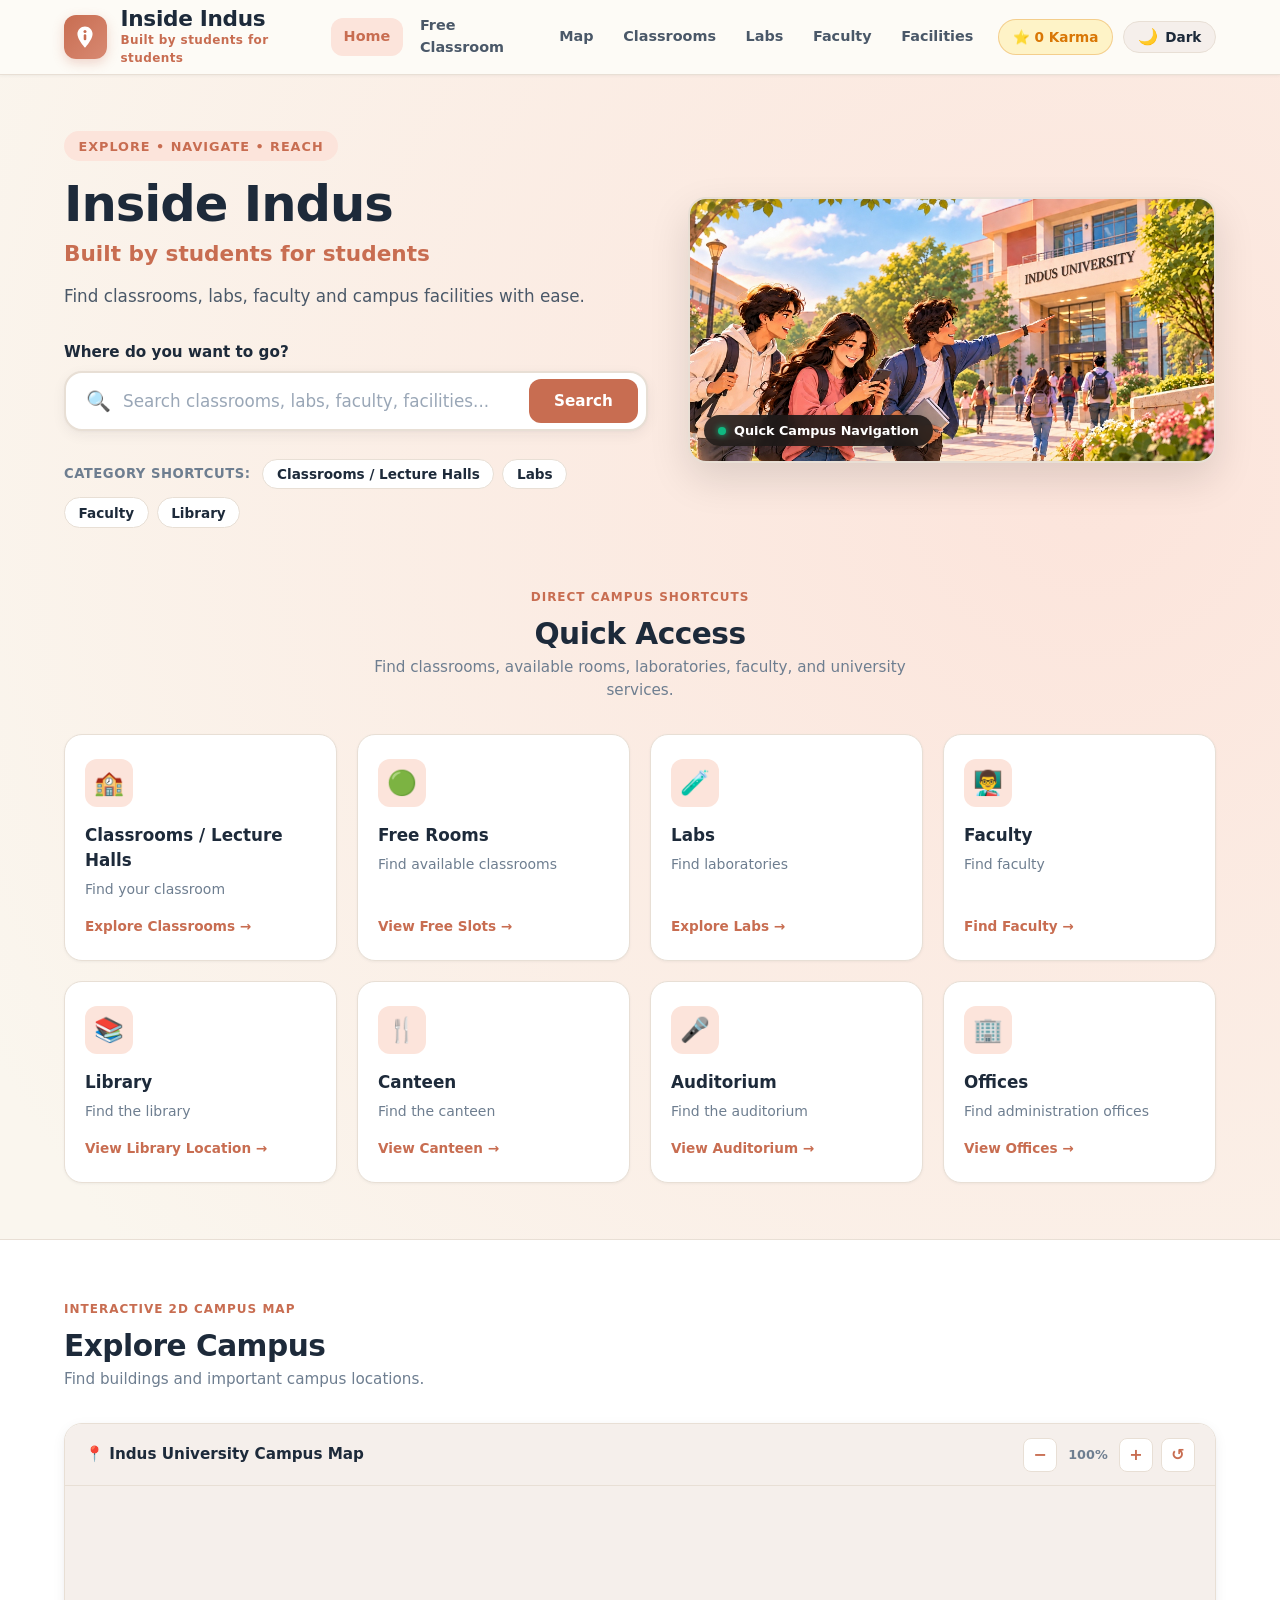
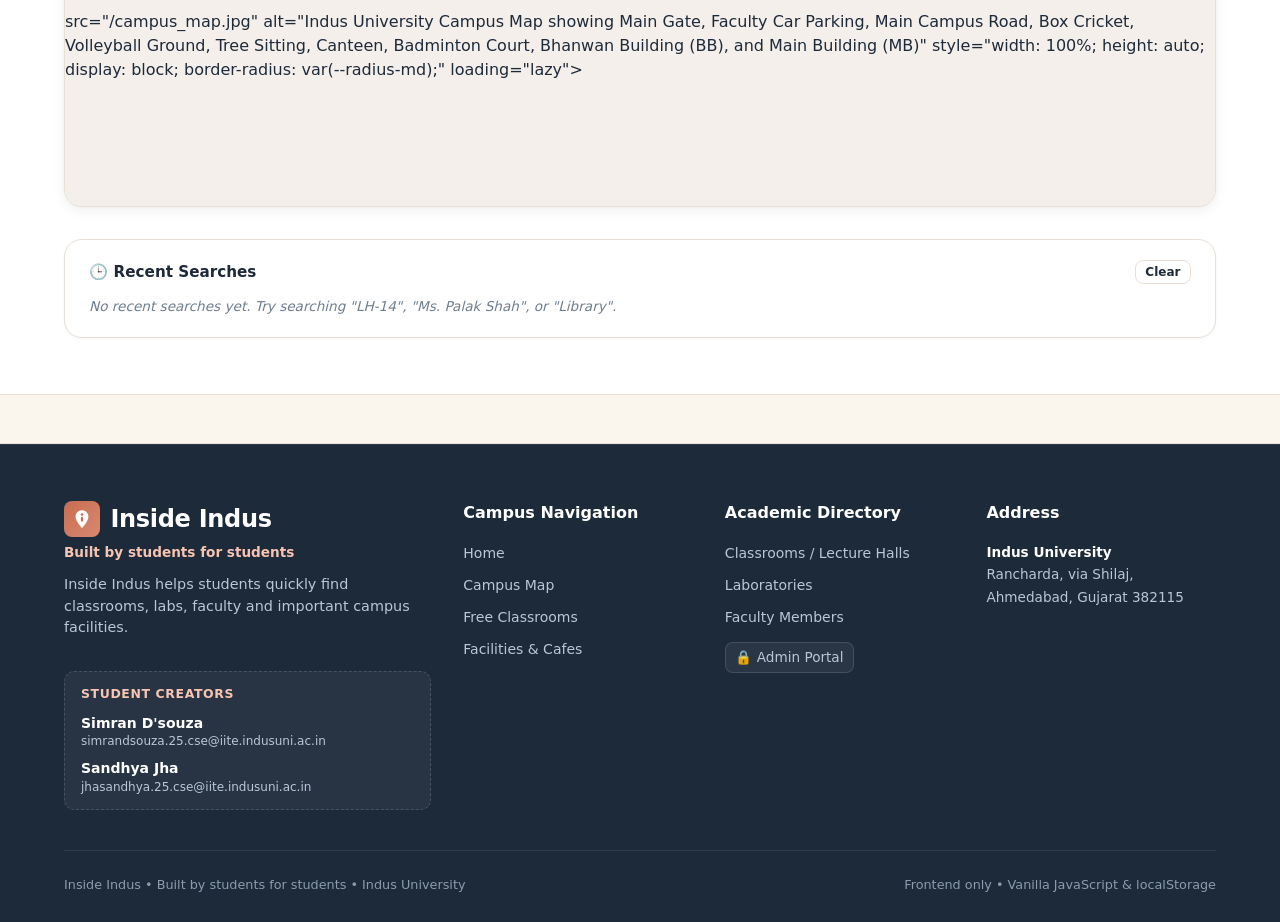
==== commit b8427999: "Fix campus map image path" ====
--- a/index.html
+++ b/index.html
@@ -232,7 +232,7 @@
 
             <!-- Interactive Campus Map Image -->
             <div class="map-viewport" id="map-viewport-container" style="height: auto; min-height: 320px; padding: 0; overflow: hidden; position: relative;">
-        <img src="campus_map.jpg"
+     src="/campus_map.jpg"
                    alt="Indus University Campus Map showing Main Gate, Faculty Car Parking, Main Campus Road, Box Cricket, Volleyball Ground, Tree Sitting, Canteen, Badminton Court, Bhanwan Building (BB), and Main Building (MB)"
                    style="width: 100%; height: auto; display: block; border-radius: var(--radius-md);"
                    loading="lazy">
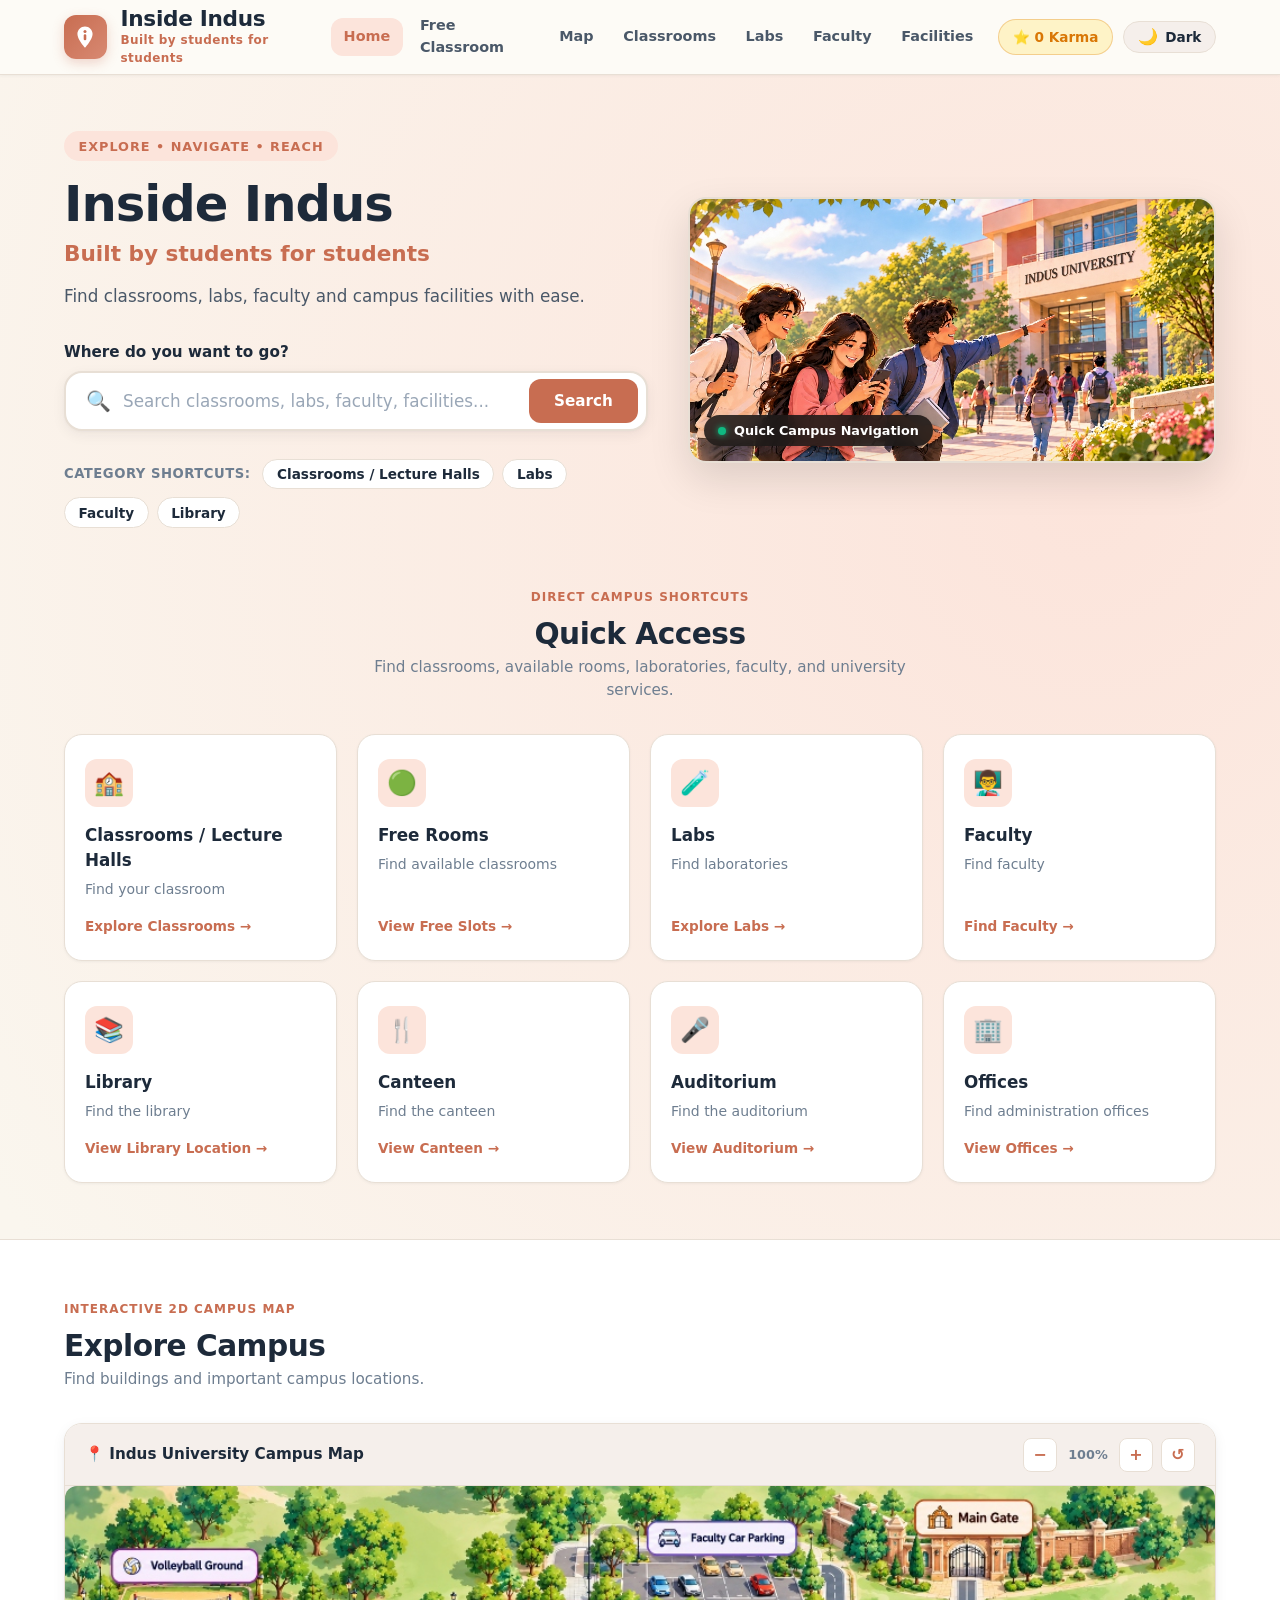
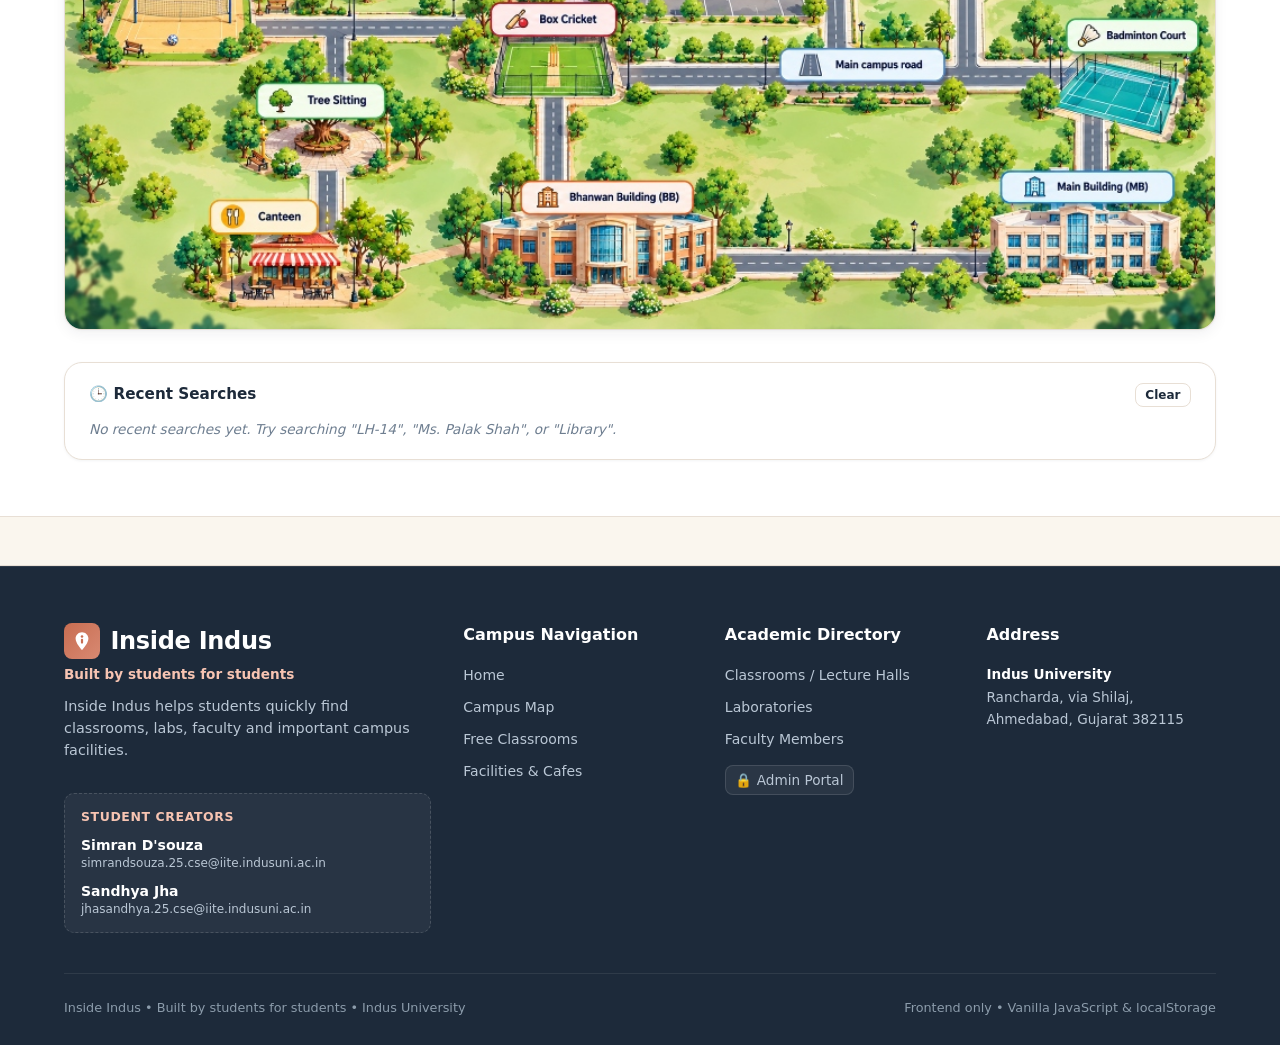
==== commit e35fd34c: "Fix campus map image path" ====
--- a/index.html
+++ b/index.html
@@ -232,7 +232,7 @@
 
             <!-- Interactive Campus Map Image -->
             <div class="map-viewport" id="map-viewport-container" style="height: auto; min-height: 320px; padding: 0; overflow: hidden; position: relative;">
-     src="/campus_map.jpg"
+     <img src="/campus_map.jpg"
                    alt="Indus University Campus Map showing Main Gate, Faculty Car Parking, Main Campus Road, Box Cricket, Volleyball Ground, Tree Sitting, Canteen, Badminton Court, Bhanwan Building (BB), and Main Building (MB)"
                    style="width: 100%; height: auto; display: block; border-radius: var(--radius-md);"
                    loading="lazy">
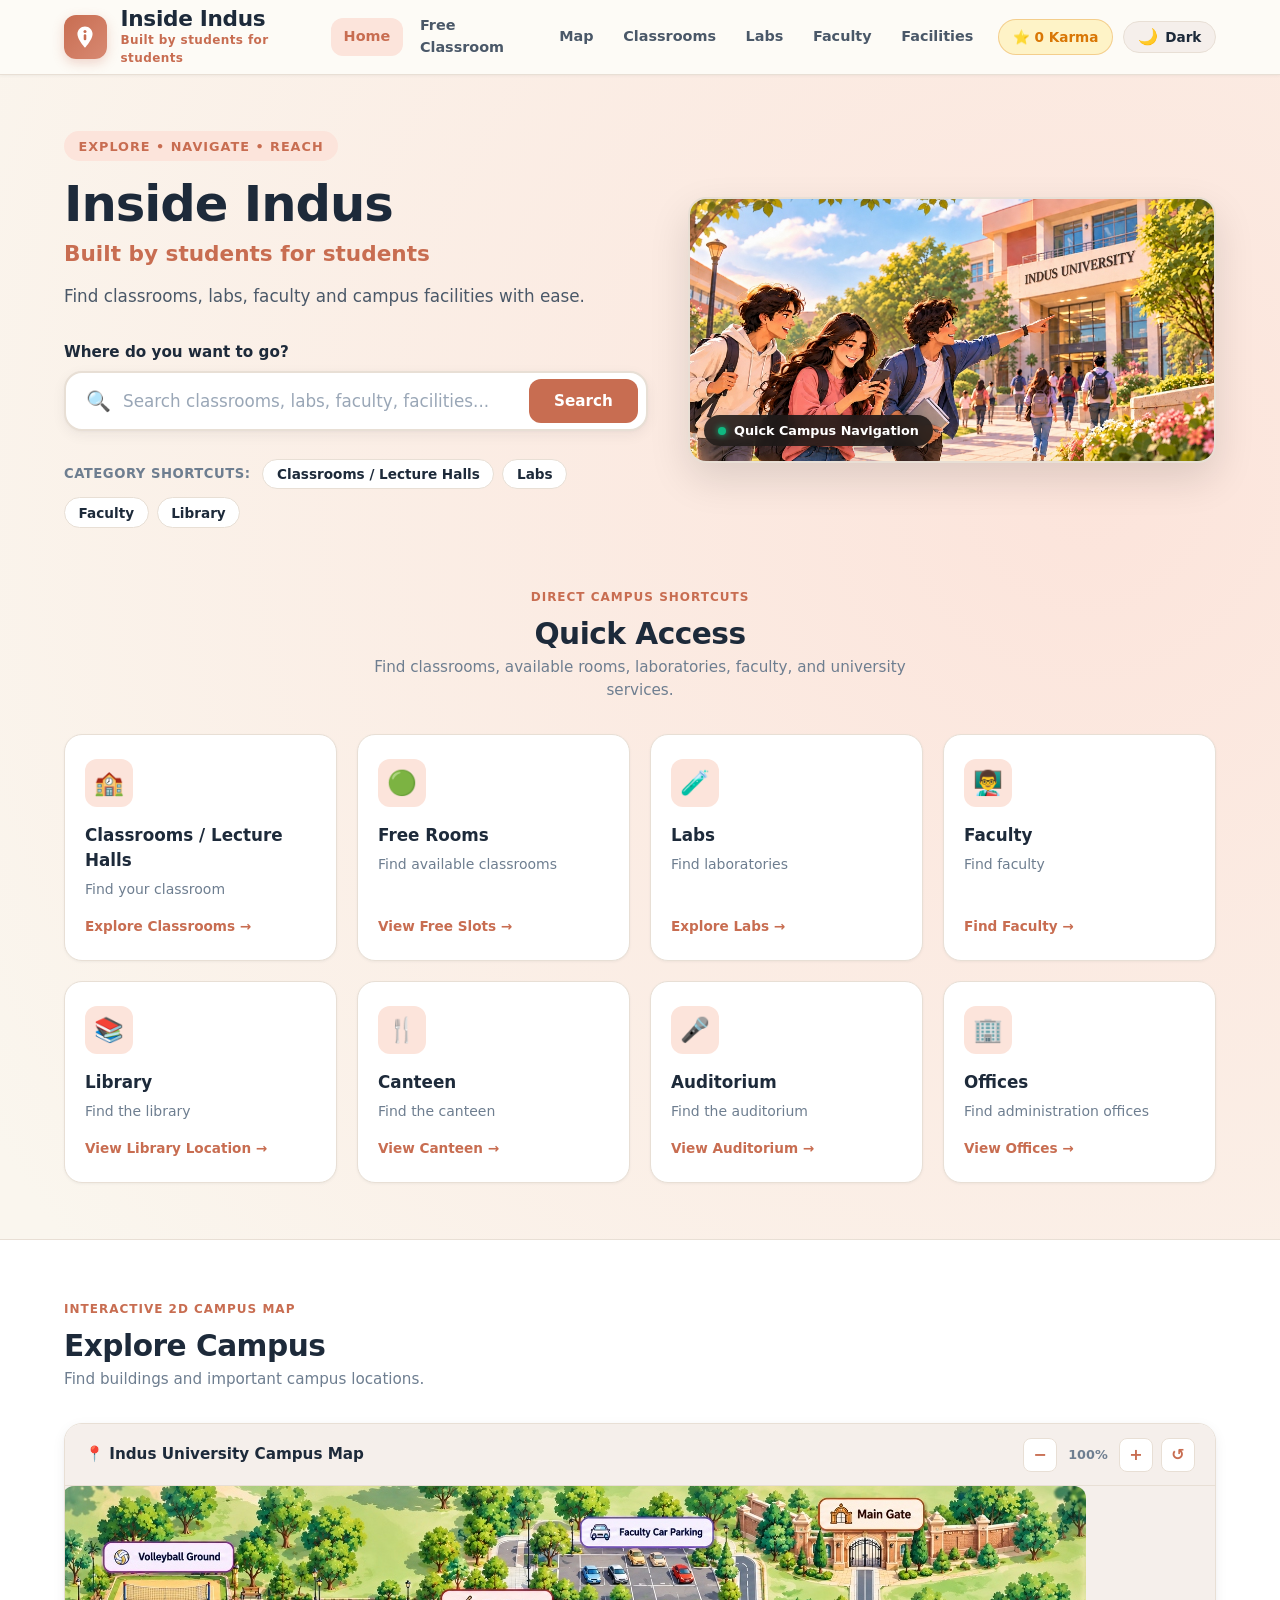
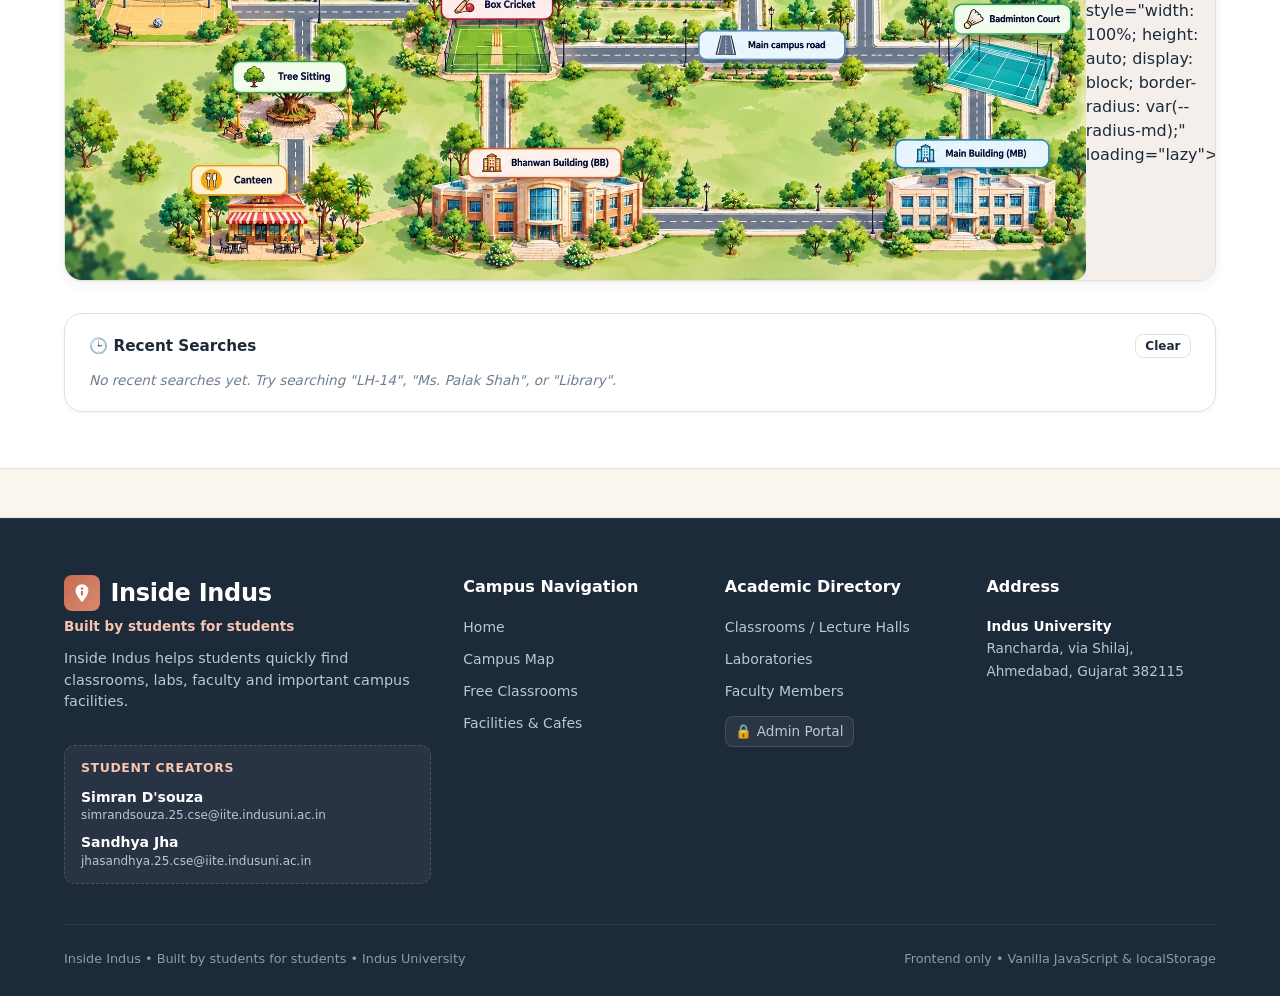
==== commit af9e8b06: "Fix campus map image path" ====
--- a/index.html
+++ b/index.html
@@ -233,7 +233,7 @@
             <!-- Interactive Campus Map Image -->
             <div class="map-viewport" id="map-viewport-container" style="height: auto; min-height: 320px; padding: 0; overflow: hidden; position: relative;">
      <img src="/campus_map.jpg"
-                   alt="Indus University Campus Map showing Main Gate, Faculty Car Parking, Main Campus Road, Box Cricket, Volleyball Ground, Tree Sitting, Canteen, Badminton Court, Bhanwan Building (BB), and Main Building (MB)"
+                   <img src="/campus_map.jpg" alt="Indus University Campus Map showing Main Gate, Faculty Car Parking, Main Campus Road, Box Cricket, Volleyball Ground, Tree Sitting, Canteen, Badminton Court, Bhanwan Building (BB), and Main Building (MB)" style="width: 100%; height: auto; display: block; border-radius: var(--radius-md);" loading="lazy">
                    style="width: 100%; height: auto; display: block; border-radius: var(--radius-md);"
                    loading="lazy">
 
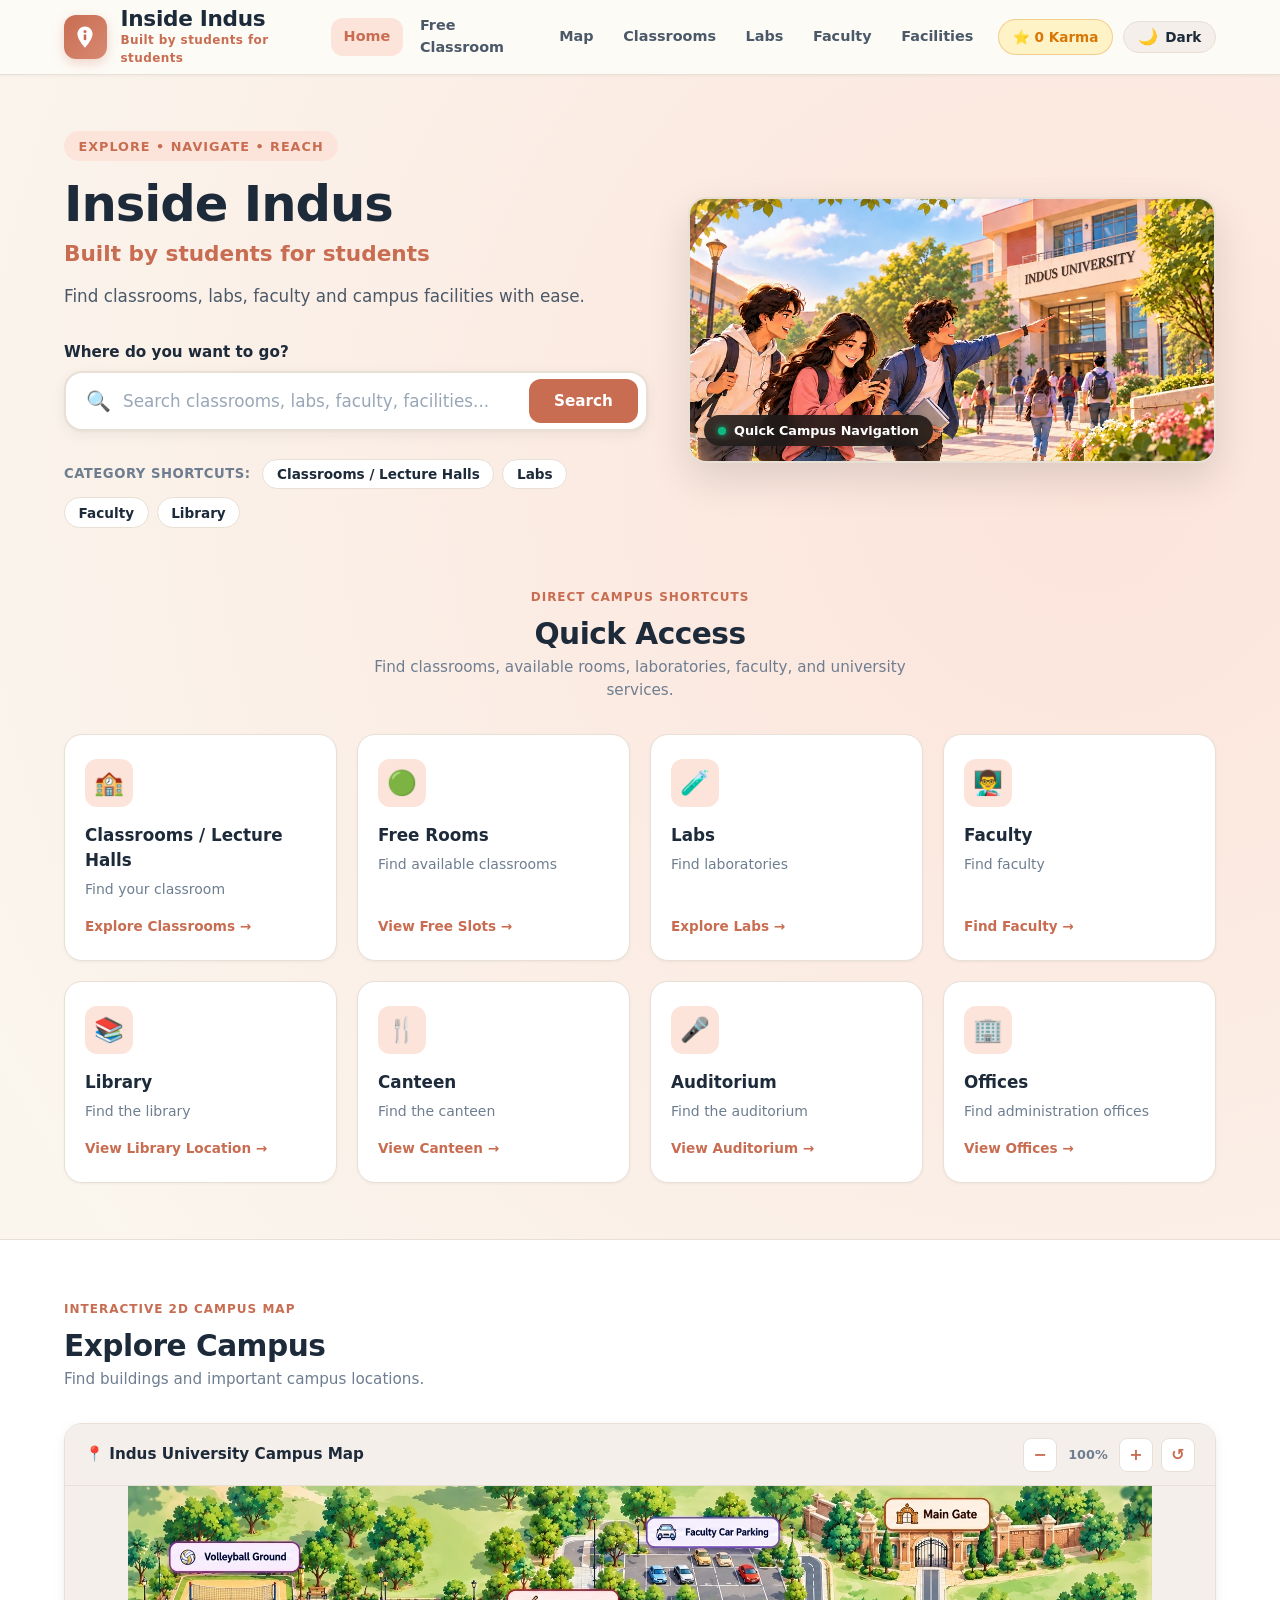
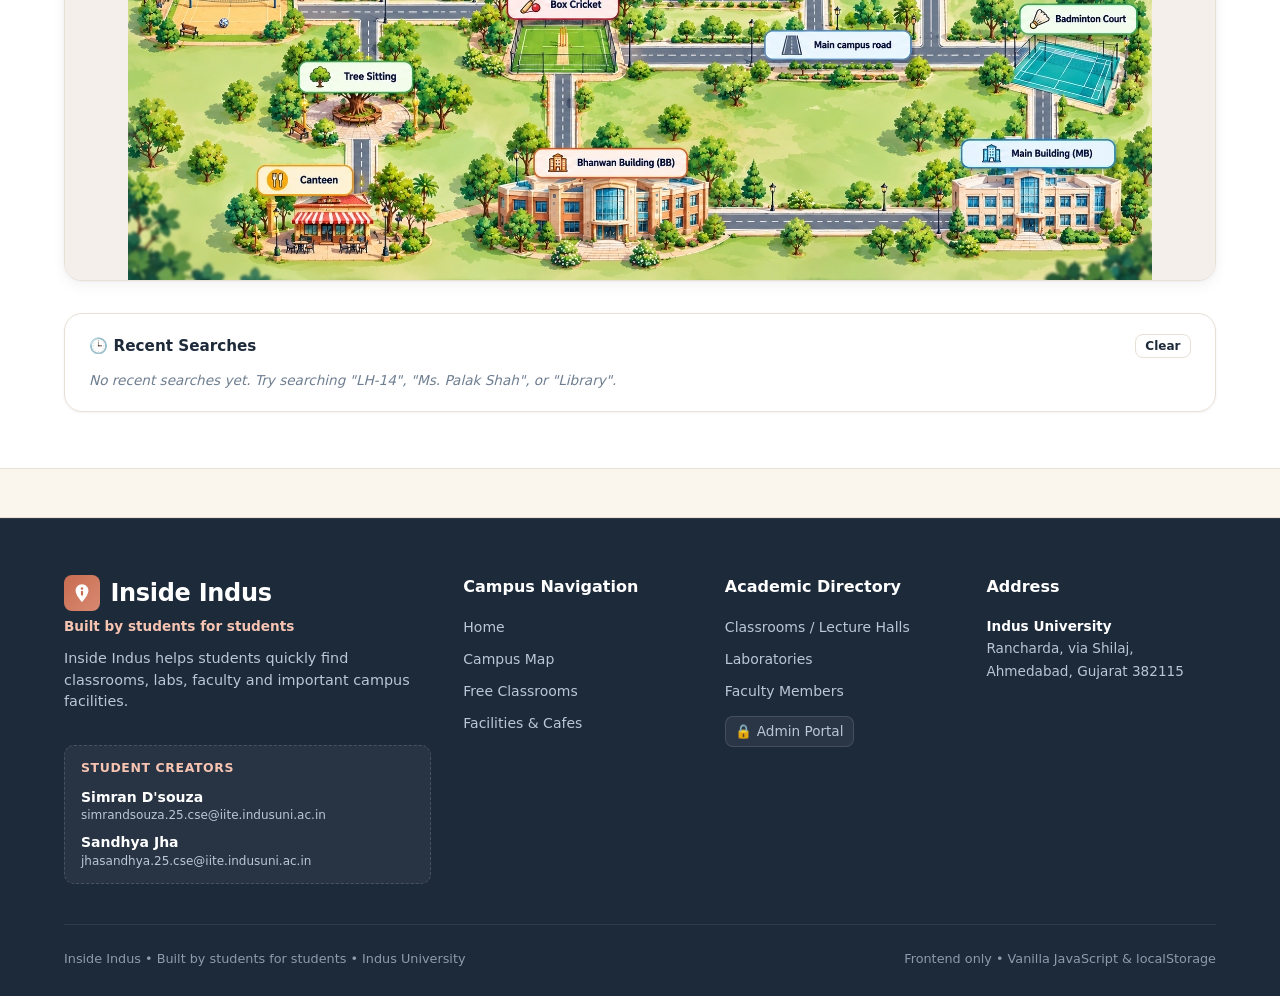
==== commit 76189d79: "Fix campus map image path" ====
--- a/index.html
+++ b/index.html
@@ -233,7 +233,7 @@
             <!-- Interactive Campus Map Image -->
             <div class="map-viewport" id="map-viewport-container" style="height: auto; min-height: 320px; padding: 0; overflow: hidden; position: relative;">
      <img src="/campus_map.jpg"
-                   <img src="/campus_map.jpg" alt="Indus University Campus Map showing Main Gate, Faculty Car Parking, Main Campus Road, Box Cricket, Volleyball Ground, Tree Sitting, Canteen, Badminton Court, Bhanwan Building (BB), and Main Building (MB)" style="width: 100%; height: auto; display: block; border-radius: var(--radius-md);" loading="lazy">
+                   alt="Indus University Campus Map showing Main Gate, Faculty Car Parking, Main Campus Road, Box Cricket, Volleyball Ground, Tree Sitting, Canteen, Badminton Court, Bhanwan Building (BB), and Main Building (MB)
                    style="width: 100%; height: auto; display: block; border-radius: var(--radius-md);"
                    loading="lazy">
 
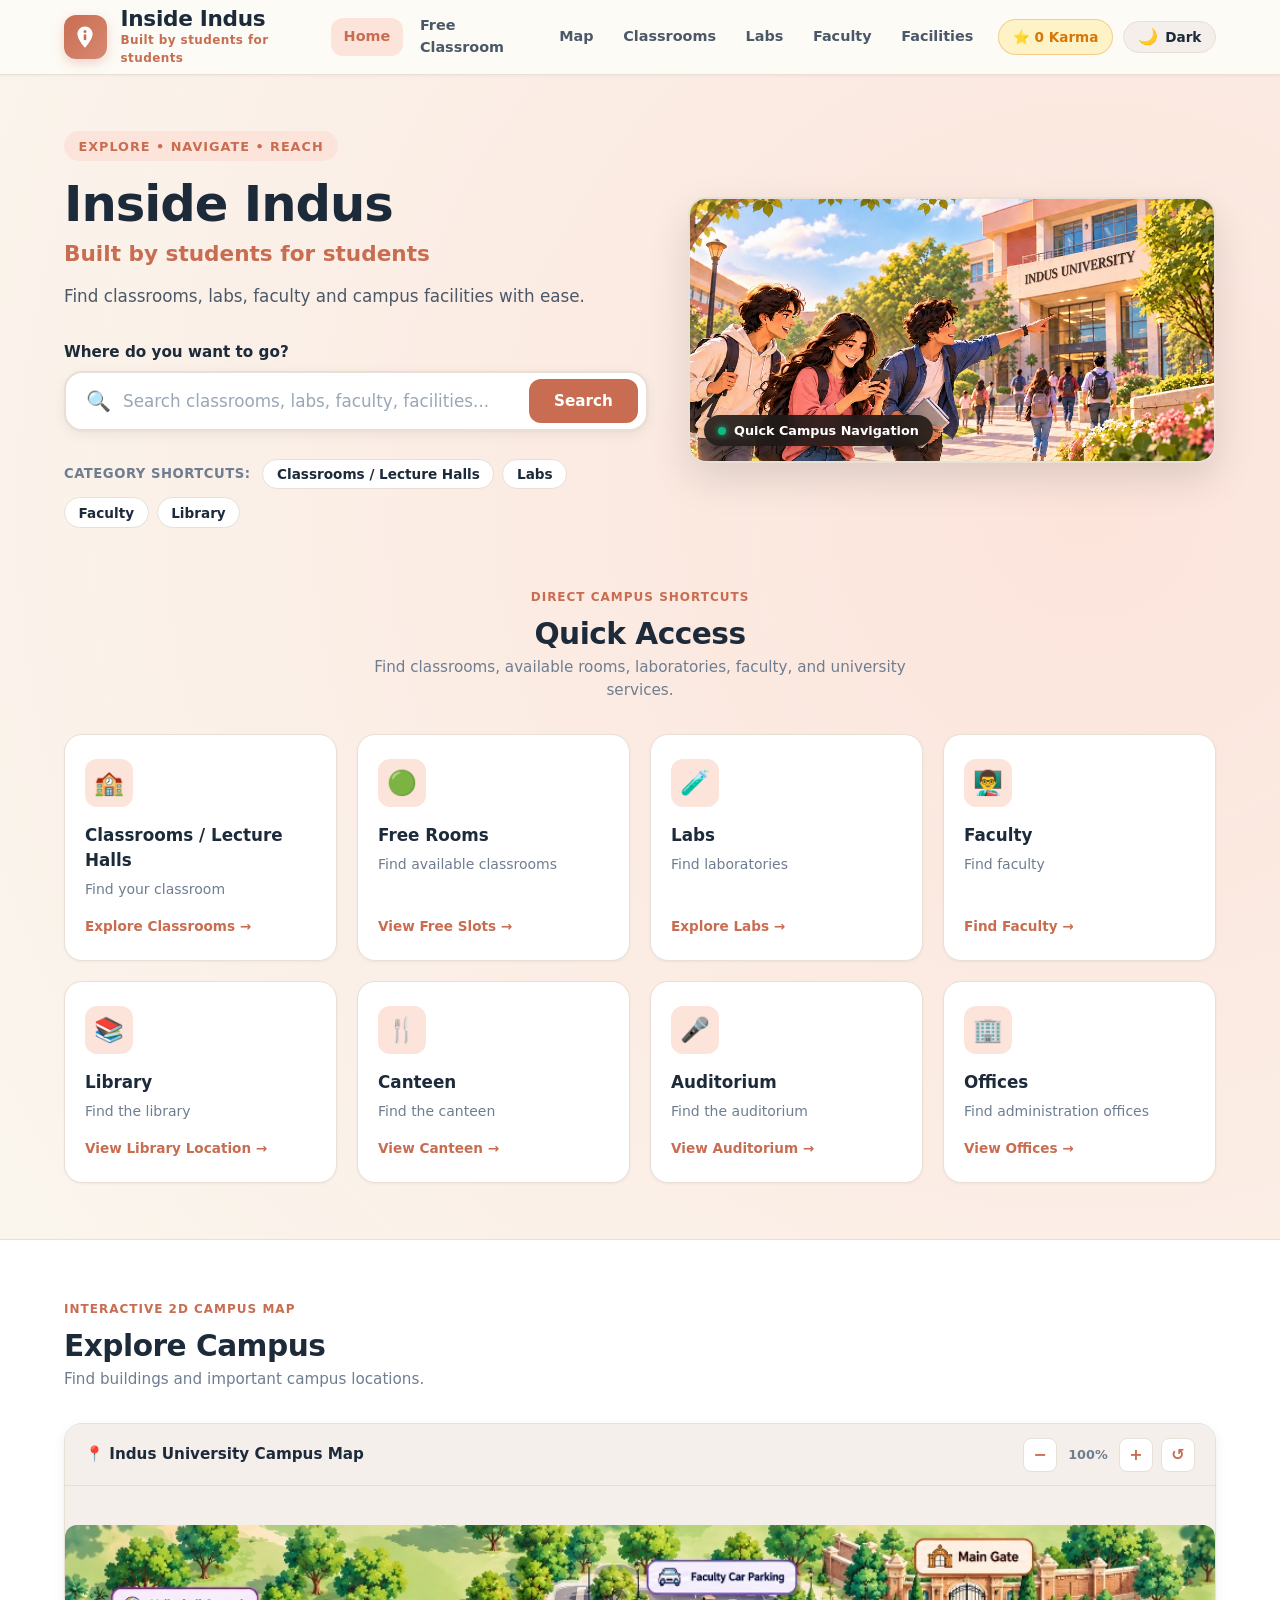
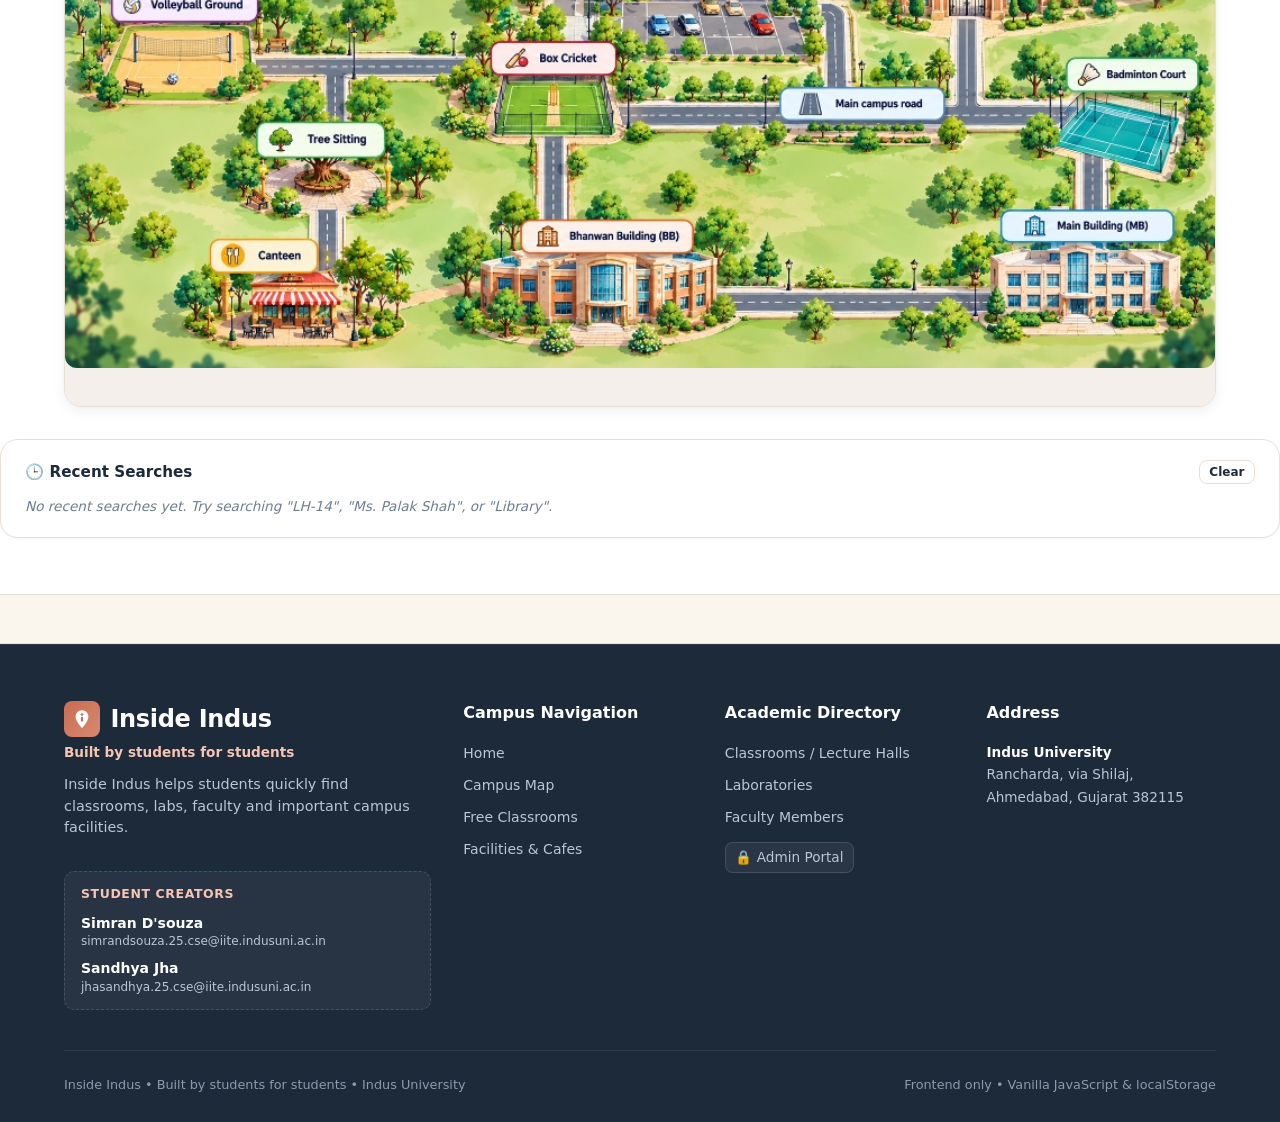
==== commit 665cd396: "Fix campus map image path" ====
--- a/index.html
+++ b/index.html
@@ -231,11 +231,9 @@
             </div>
 
             <!-- Interactive Campus Map Image -->
-            <div class="map-viewport" id="map-viewport-container" style="height: auto; min-height: 320px; padding: 0; overflow: hidden; position: relative;">
-     <img src="/campus_map.jpg"
-                   alt="Indus University Campus Map showing Main Gate, Faculty Car Parking, Main Campus Road, Box Cricket, Volleyball Ground, Tree Sitting, Canteen, Badminton Court, Bhanwan Building (BB), and Main Building (MB)
-                   style="width: 100%; height: auto; display: block; border-radius: var(--radius-md);"
-                   loading="lazy">
+           <div class="map-viewport" id="map-viewport-container">
+    <img src="/campus_map.jpg" alt="Indus University Campus Map showing Main Gate, Faculty Car Parking, Main Campus Road, Box Cricket, Volleyball Ground, Tree Sitting, Canteen, Badminton Court, Bhanwan Building (BB), and Main Building (MB)" style="width: 100%; height: auto; display: block; border-radius: var(--radius-md);" loading="lazy">
+</div>
 
               <!-- In-Map Building Detail Card -->
               <div class="building-info-card" id="building-info-card">
